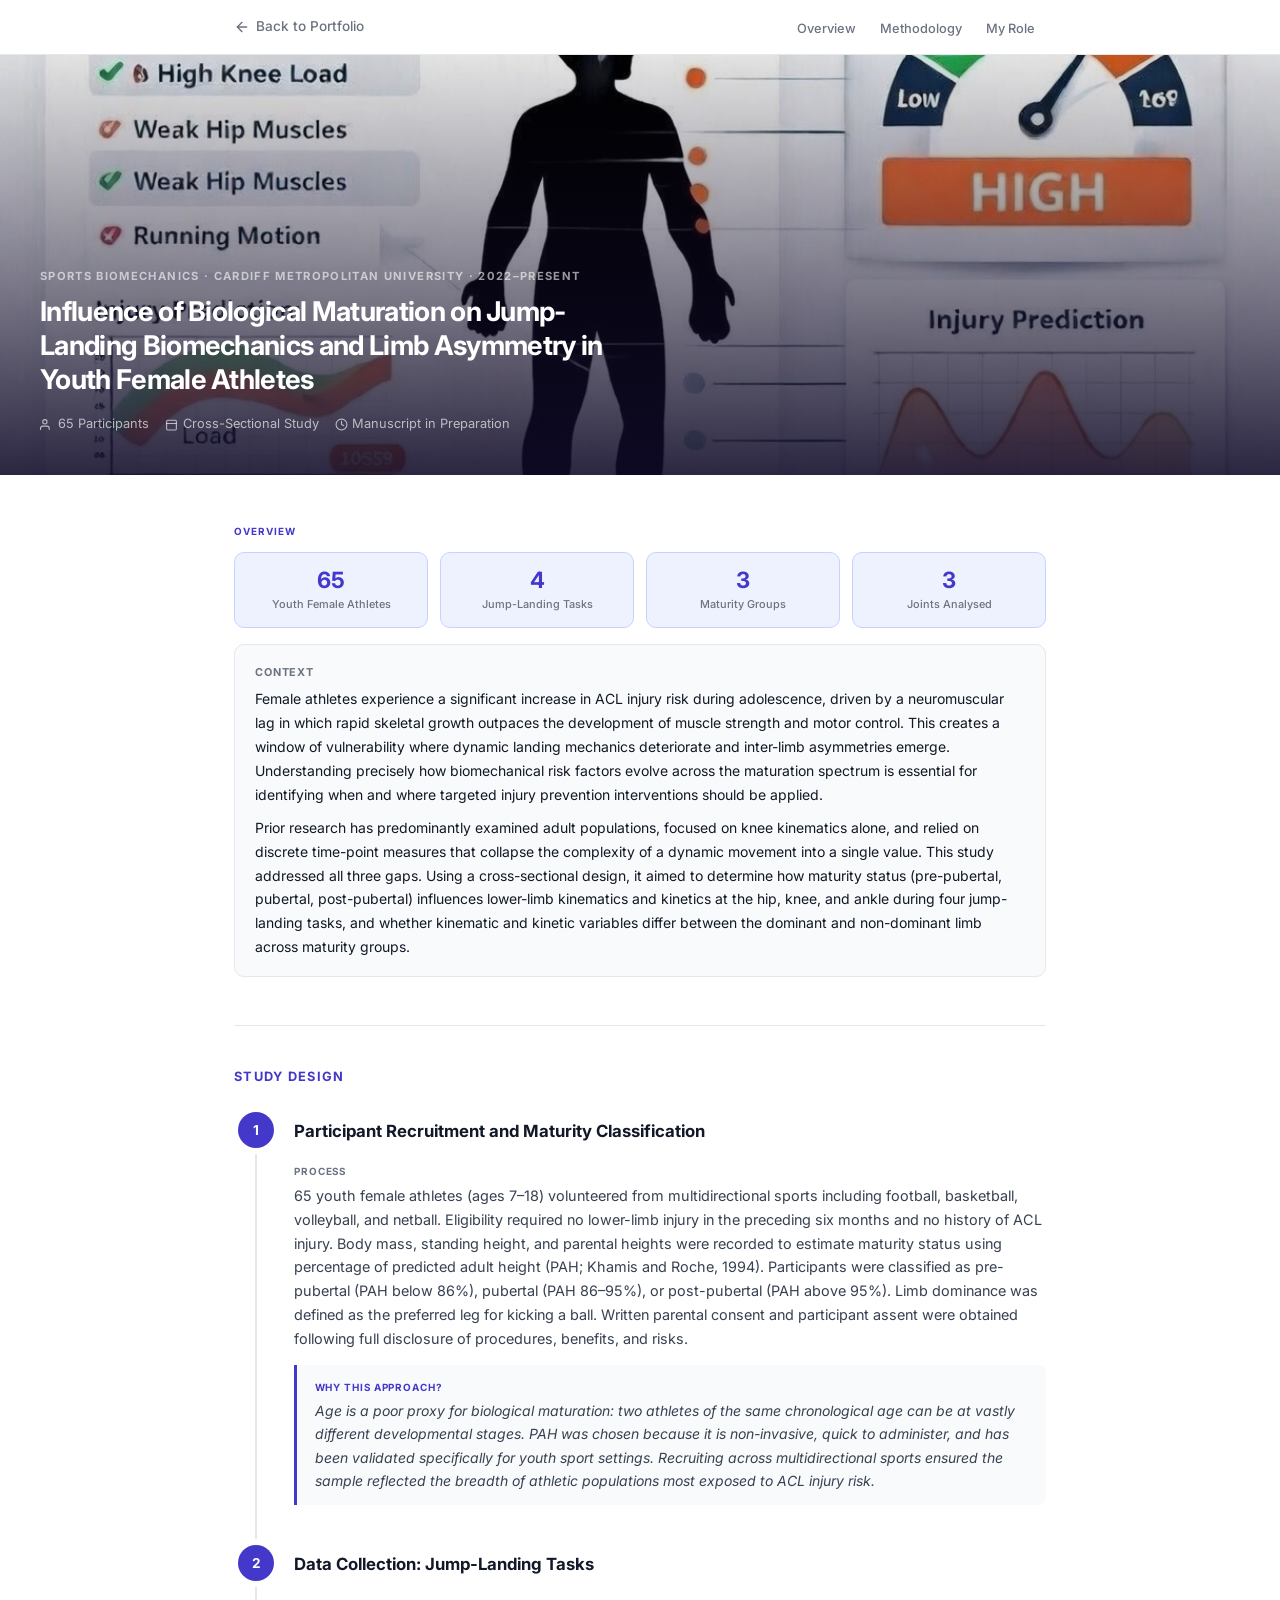
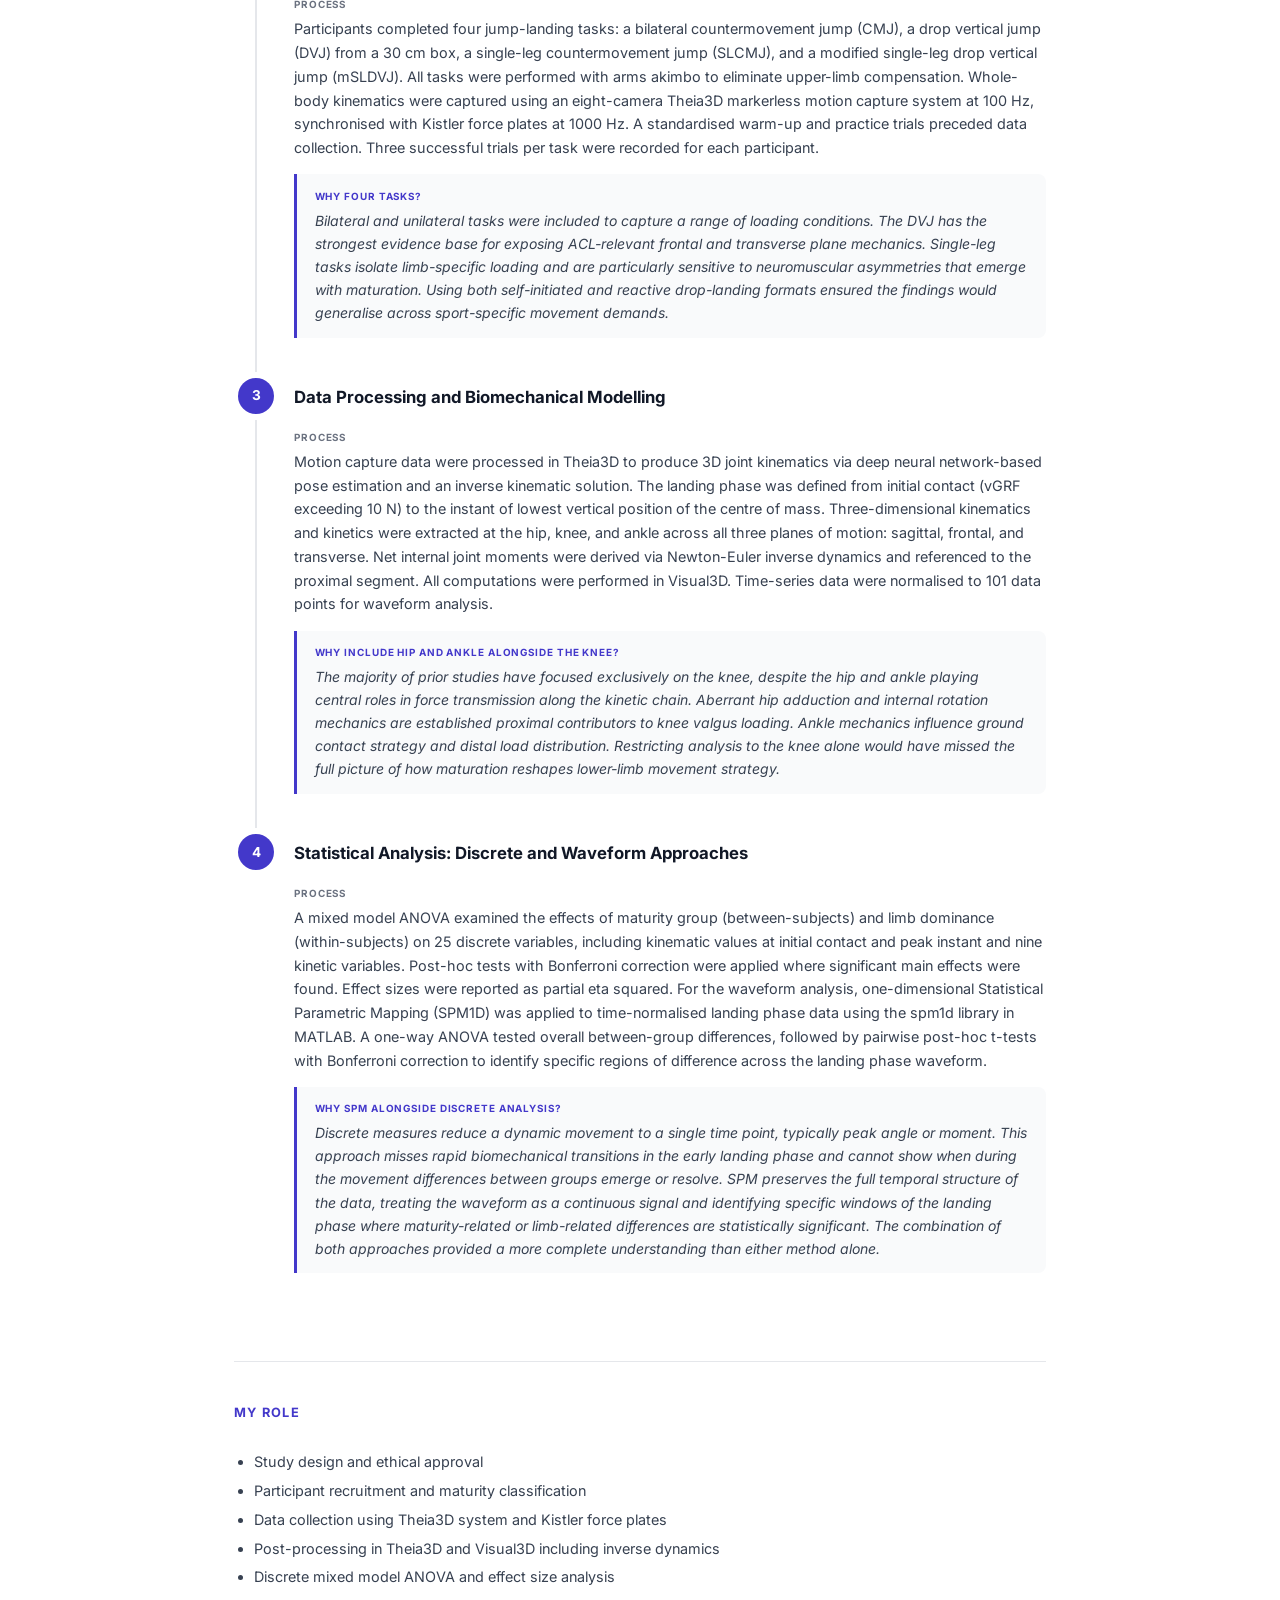
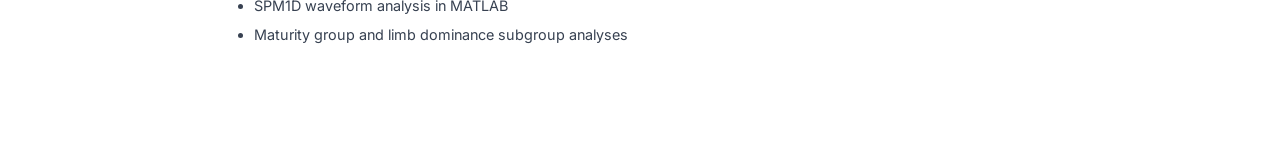
==== acl.html @ 21caccf1 "Add acl.html case study page for cross-sectional maturation study - Full case study page following m" ====
<!DOCTYPE html>
<html lang="en">
<head>
  <meta charset="UTF-8" />
  <meta name="viewport" content="width=device-width, initial-scale=1.0" />
  <title>Maturation and Jump-Landing Biomechanics — Akhilesh Kumar Ramachandran</title>
  <link rel="preconnect" href="https://fonts.googleapis.com" />
  <link rel="preconnect" href="https://fonts.gstatic.com" crossorigin />
  <link href="https://fonts.googleapis.com/css2?family=Inter:wght@400;500;600;700&display=swap" rel="stylesheet" />
  <style>
    *, *::before, *::after { box-sizing: border-box; margin: 0; padding: 0; }

    :root {
      --accent: #4338ca;
      --accent-light: #eef2ff;
      --accent-border: #c7d2fe;
      --text: #111827;
      --muted: #6b7280;
      --border: #e5e7eb;
      --bg: #ffffff;
      --bg-subtle: #f9fafb;
      --max-w: 860px;
    }

    html { scroll-behavior: smooth; }

    body {
      font-family: 'Inter', -apple-system, BlinkMacSystemFont, sans-serif;
      color: var(--text);
      background: var(--bg);
      font-size: 16px;
      line-height: 1.7;
      -webkit-font-smoothing: antialiased;
    }

    a { color: var(--accent); text-decoration: none; }
    a:hover { text-decoration: underline; }

    /* Nav */
    nav {
      position: sticky;
      top: 0;
      background: rgba(255,255,255,0.92);
      backdrop-filter: blur(14px);
      border-bottom: 1px solid var(--border);
      z-index: 100;
    }
    .nav-inner {
      max-width: var(--max-w);
      margin: 0 auto;
      padding: 0 1.5rem;
      height: 54px;
      display: flex;
      align-items: center;
      justify-content: space-between;
    }
    .nav-back {
      display: flex;
      align-items: center;
      gap: 0.4rem;
      font-size: 0.85rem;
      font-weight: 500;
      color: var(--muted);
    }
    .nav-back:hover { color: var(--accent); text-decoration: none; }
    .nav-sections {
      display: flex;
      gap: 0.1rem;
      list-style: none;
    }
    .nav-sections a {
      font-size: 0.8rem;
      color: var(--muted);
      font-weight: 500;
      padding: 0.3rem 0.7rem;
      border-radius: 6px;
      transition: color 0.15s, background 0.15s;
    }
    .nav-sections a:hover {
      color: var(--accent);
      background: var(--accent-light);
      text-decoration: none;
    }

    /* Layout */
    .page { max-width: var(--max-w); margin: 0 auto; padding: 0 1.5rem 4rem; }

    /* Hero */
    .hero {
      position: relative;
      height: 420px;
      overflow: hidden;
      margin-bottom: 3rem;
    }
    .hero img {
      width: 100%;
      height: 100%;
      object-fit: cover;
      display: block;
    }
    .hero-overlay {
      position: absolute;
      inset: 0;
      background: linear-gradient(to bottom, rgba(0,0,0,0.1) 0%, rgba(15,10,40,0.88) 100%);
      display: flex;
      flex-direction: column;
      justify-content: flex-end;
      padding: 2.5rem;
    }
    .hero-tag {
      font-size: 0.7rem;
      font-weight: 700;
      text-transform: uppercase;
      letter-spacing: 0.12em;
      color: rgba(255,255,255,0.6);
      margin-bottom: 0.6rem;
    }
    .hero h1 {
      font-size: 1.7rem;
      font-weight: 700;
      color: #fff;
      line-height: 1.25;
      letter-spacing: -0.025em;
      max-width: 620px;
      margin-bottom: 1rem;
    }
    .hero-meta {
      display: flex;
      flex-wrap: wrap;
      gap: 1rem;
      font-size: 0.8rem;
      color: rgba(255,255,255,0.65);
    }
    .hero-meta span { display: flex; align-items: center; gap: 0.3rem; }

    /* Section labels */
    .section-label {
      font-size: 0.62rem;
      font-weight: 700;
      text-transform: uppercase;
      letter-spacing: 0.1em;
      color: var(--accent);
      margin-bottom: 0.75rem;
    }

    /* Overview */
    #overview { margin-bottom: 3rem; }
    .stat-row {
      display: grid;
      grid-template-columns: repeat(4, 1fr);
      gap: 0.75rem;
      margin-bottom: 1rem;
    }
    .stat-box {
      text-align: center;
      background: var(--accent-light);
      border: 1px solid var(--accent-border);
      border-radius: 10px;
      padding: 1rem 0.75rem;
    }
    .stat-box .s-n {
      font-size: 1.4rem;
      font-weight: 700;
      color: var(--accent);
      line-height: 1;
      margin-bottom: 0.35rem;
    }
    .stat-box .s-l {
      font-size: 0.68rem;
      color: var(--muted);
      font-weight: 500;
      line-height: 1.3;
    }
    .overview-block {
      background: var(--bg-subtle);
      border: 1px solid var(--border);
      border-radius: 10px;
      padding: 1.1rem 1.25rem;
    }
    .overview-block h4 {
      font-size: 0.68rem;
      font-weight: 700;
      text-transform: uppercase;
      letter-spacing: 0.08em;
      color: var(--muted);
      margin-bottom: 0.4rem;
    }
    .overview-block p {
      font-size: 0.875rem;
      color: var(--text);
      line-height: 1.7;
    }
    .overview-block p + p { margin-top: 0.6rem; }

    /* Divider */
    hr { border: none; border-top: 1px solid var(--border); margin: 2.5rem 0; }

    /* Stage flow */
    #methodology { margin-bottom: 3rem; }
    .stage {
      display: grid;
      grid-template-columns: 44px 1fr;
      gap: 0 1rem;
      margin-bottom: 0;
    }
    .stage-left {
      display: flex;
      flex-direction: column;
      align-items: center;
    }
    .stage-num {
      width: 36px;
      height: 36px;
      border-radius: 50%;
      background: var(--accent);
      color: #fff;
      font-size: 0.85rem;
      font-weight: 700;
      display: flex;
      align-items: center;
      justify-content: center;
      flex-shrink: 0;
    }
    .stage-line {
      width: 2px;
      flex: 1;
      background: var(--border);
      margin: 6px 0;
      min-height: 20px;
    }
    .stage-content { padding-bottom: 2.5rem; }
    .stage-title {
      font-size: 1.05rem;
      font-weight: 700;
      color: var(--text);
      margin-bottom: 1.1rem;
      margin-top: 5px;
    }

    .field { margin-bottom: 0.9rem; }
    .field-label {
      font-size: 0.62rem;
      font-weight: 700;
      text-transform: uppercase;
      letter-spacing: 0.09em;
      color: var(--muted);
      margin-bottom: 0.25rem;
    }
    .field-text {
      font-size: 0.9rem;
      color: #374151;
      line-height: 1.65;
    }

    .why-box {
      background: var(--bg-subtle);
      border-left: 3px solid var(--accent);
      border-radius: 0 8px 8px 0;
      padding: 0.85rem 1.1rem;
      margin-top: 0.75rem;
    }
    .why-box .field-label { color: var(--accent); }
    .why-box .field-text { font-style: italic; font-size: 0.875rem; }

    /* Stage image */
    .stage-img {
      width: 100%;
      border-radius: 10px;
      overflow: hidden;
      margin: 1.1rem 0;
      border: 1px solid var(--border);
    }
    .stage-img img {
      width: 100%;
      display: block;
      object-fit: cover;
      max-height: 280px;
    }
    .stage-img.contain img {
      object-fit: contain;
      background: #f8f8fc;
      max-height: 240px;
    }
    .img-caption {
      padding: 0.55rem 0.85rem;
      font-size: 0.75rem;
      color: var(--muted);
      background: var(--bg-subtle);
      border-top: 1px solid var(--border);
      line-height: 1.5;
    }

    /* My Role */
    #my-role { margin-bottom: 3rem; }

    @media (max-width: 640px) {
      .hero h1 { font-size: 1.25rem; }
      .stat-row { grid-template-columns: repeat(2, 1fr); }
      .nav-sections { display: none; }
    }
  </style>
</head>
<body>

  <!-- Navigation -->
  <nav>
    <div class="nav-inner">
      <a href="index.html" class="nav-back">
        <svg width="16" height="16" viewBox="0 0 24 24" fill="none" stroke="currentColor" stroke-width="2" stroke-linecap="round" stroke-linejoin="round"><line x1="19" y1="12" x2="5" y2="12"/><polyline points="12 19 5 12 12 5"/></svg>
        Back to Portfolio
      </a>
      <ul class="nav-sections">
        <li><a href="#overview">Overview</a></li>
        <li><a href="#methodology">Methodology</a></li>
        <li><a href="#my-role">My Role</a></li>
      </ul>
    </div>
  </nav>

  <!-- Hero -->
  <div class="hero">
    <img src="acl3.jpg" alt="Biomechanical risk modelling" />
    <div class="hero-overlay">
      <div class="hero-tag">Sports Biomechanics &middot; Cardiff Metropolitan University &middot; 2022–Present</div>
      <h1>Influence of Biological Maturation on Jump-Landing Biomechanics and Limb Asymmetry in Youth Female Athletes</h1>
      <div class="hero-meta">
        <span>
          <svg width="13" height="13" viewBox="0 0 24 24" fill="none" stroke="currentColor" stroke-width="2" stroke-linecap="round" stroke-linejoin="round"><path d="M17 21v-2a4 4 0 0 0-4-4H5a4 4 0 0 0-4 4v2"/><circle cx="9" cy="7" r="4"/></svg>
          65 Participants
        </span>
        <span>
          <svg width="13" height="13" viewBox="0 0 24 24" fill="none" stroke="currentColor" stroke-width="2" stroke-linecap="round" stroke-linejoin="round"><rect x="3" y="4" width="18" height="18" rx="2"/><line x1="3" y1="10" x2="21" y2="10"/></svg>
          Cross-Sectional Study
        </span>
        <span>
          <svg width="13" height="13" viewBox="0 0 24 24" fill="none" stroke="currentColor" stroke-width="2" stroke-linecap="round" stroke-linejoin="round"><circle cx="12" cy="12" r="10"/><polyline points="12 6 12 12 16 14"/></svg>
          Manuscript in Preparation
        </span>
      </div>
    </div>
  </div>

  <div class="page">

    <!-- Overview -->
    <section id="overview">
      <p class="section-label">Overview</p>
      <div class="stat-row">
        <div class="stat-box">
          <div class="s-n">65</div>
          <div class="s-l">Youth Female Athletes</div>
        </div>
        <div class="stat-box">
          <div class="s-n">4</div>
          <div class="s-l">Jump-Landing Tasks</div>
        </div>
        <div class="stat-box">
          <div class="s-n">3</div>
          <div class="s-l">Maturity Groups</div>
        </div>
        <div class="stat-box">
          <div class="s-n">3</div>
          <div class="s-l">Joints Analysed</div>
        </div>
      </div>
      <div class="overview-block" style="margin-top:1rem;" id="aim">
        <h4>Context</h4>
        <p>Female athletes experience a significant increase in ACL injury risk during adolescence, driven by a neuromuscular lag in which rapid skeletal growth outpaces the development of muscle strength and motor control. This creates a window of vulnerability where dynamic landing mechanics deteriorate and inter-limb asymmetries emerge. Understanding precisely how biomechanical risk factors evolve across the maturation spectrum is essential for identifying when and where targeted injury prevention interventions should be applied.</p>
        <p>Prior research has predominantly examined adult populations, focused on knee kinematics alone, and relied on discrete time-point measures that collapse the complexity of a dynamic movement into a single value. This study addressed all three gaps. Using a cross-sectional design, it aimed to determine how maturity status (pre-pubertal, pubertal, post-pubertal) influences lower-limb kinematics and kinetics at the hip, knee, and ankle during four jump-landing tasks, and whether kinematic and kinetic variables differ between the dominant and non-dominant limb across maturity groups.</p>
      </div>
    </section>

    <hr />

    <!-- Methodology -->
    <section id="methodology">
      <p class="section-label" style="font-size:0.8rem;margin-bottom:1.5rem;">Study Design</p>

      <!-- Stage 1 -->
      <div class="stage">
        <div class="stage-left">
          <div class="stage-num">1</div>
          <div class="stage-line"></div>
        </div>
        <div class="stage-content">
          <div class="stage-title">Participant Recruitment and Maturity Classification</div>

          <div class="field">
            <div class="field-label">Process</div>
            <div class="field-text">65 youth female athletes (ages 7–18) volunteered from multidirectional sports including football, basketball, volleyball, and netball. Eligibility required no lower-limb injury in the preceding six months and no history of ACL injury. Body mass, standing height, and parental heights were recorded to estimate maturity status using percentage of predicted adult height (PAH; Khamis and Roche, 1994). Participants were classified as pre-pubertal (PAH below 86%), pubertal (PAH 86–95%), or post-pubertal (PAH above 95%). Limb dominance was defined as the preferred leg for kicking a ball. Written parental consent and participant assent were obtained following full disclosure of procedures, benefits, and risks.</div>
          </div>

          <div class="why-box">
            <div class="field-label">Why this approach?</div>
            <div class="field-text">Age is a poor proxy for biological maturation: two athletes of the same chronological age can be at vastly different developmental stages. PAH was chosen because it is non-invasive, quick to administer, and has been validated specifically for youth sport settings. Recruiting across multidirectional sports ensured the sample reflected the breadth of athletic populations most exposed to ACL injury risk.</div>
          </div>
        </div>
      </div>

      <!-- Stage 2 -->
      <div class="stage">
        <div class="stage-left">
          <div class="stage-num">2</div>
          <div class="stage-line"></div>
        </div>
        <div class="stage-content">
          <div class="stage-title">Data Collection: Jump-Landing Tasks</div>

          <div class="field">
            <div class="field-label">Process</div>
            <div class="field-text">Participants completed four jump-landing tasks: a bilateral countermovement jump (CMJ), a drop vertical jump (DVJ) from a 30 cm box, a single-leg countermovement jump (SLCMJ), and a modified single-leg drop vertical jump (mSLDVJ). All tasks were performed with arms akimbo to eliminate upper-limb compensation. Whole-body kinematics were captured using an eight-camera Theia3D markerless motion capture system at 100 Hz, synchronised with Kistler force plates at 1000 Hz. A standardised warm-up and practice trials preceded data collection. Three successful trials per task were recorded for each participant.</div>
          </div>

          <div class="why-box">
            <div class="field-label">Why four tasks?</div>
            <div class="field-text">Bilateral and unilateral tasks were included to capture a range of loading conditions. The DVJ has the strongest evidence base for exposing ACL-relevant frontal and transverse plane mechanics. Single-leg tasks isolate limb-specific loading and are particularly sensitive to neuromuscular asymmetries that emerge with maturation. Using both self-initiated and reactive drop-landing formats ensured the findings would generalise across sport-specific movement demands.</div>
          </div>
        </div>
      </div>

      <!-- Stage 3 -->
      <div class="stage">
        <div class="stage-left">
          <div class="stage-num">3</div>
          <div class="stage-line"></div>
        </div>
        <div class="stage-content">
          <div class="stage-title">Data Processing and Biomechanical Modelling</div>

          <div class="field">
            <div class="field-label">Process</div>
            <div class="field-text">Motion capture data were processed in Theia3D to produce 3D joint kinematics via deep neural network-based pose estimation and an inverse kinematic solution. The landing phase was defined from initial contact (vGRF exceeding 10 N) to the instant of lowest vertical position of the centre of mass. Three-dimensional kinematics and kinetics were extracted at the hip, knee, and ankle across all three planes of motion: sagittal, frontal, and transverse. Net internal joint moments were derived via Newton-Euler inverse dynamics and referenced to the proximal segment. All computations were performed in Visual3D. Time-series data were normalised to 101 data points for waveform analysis.</div>
          </div>

          <div class="why-box">
            <div class="field-label">Why include hip and ankle alongside the knee?</div>
            <div class="field-text">The majority of prior studies have focused exclusively on the knee, despite the hip and ankle playing central roles in force transmission along the kinetic chain. Aberrant hip adduction and internal rotation mechanics are established proximal contributors to knee valgus loading. Ankle mechanics influence ground contact strategy and distal load distribution. Restricting analysis to the knee alone would have missed the full picture of how maturation reshapes lower-limb movement strategy.</div>
          </div>
        </div>
      </div>

      <!-- Stage 4 -->
      <div class="stage">
        <div class="stage-left">
          <div class="stage-num">4</div>
        </div>
        <div class="stage-content">
          <div class="stage-title">Statistical Analysis: Discrete and Waveform Approaches</div>

          <div class="field">
            <div class="field-label">Process</div>
            <div class="field-text">A mixed model ANOVA examined the effects of maturity group (between-subjects) and limb dominance (within-subjects) on 25 discrete variables, including kinematic values at initial contact and peak instant and nine kinetic variables. Post-hoc tests with Bonferroni correction were applied where significant main effects were found. Effect sizes were reported as partial eta squared. For the waveform analysis, one-dimensional Statistical Parametric Mapping (SPM1D) was applied to time-normalised landing phase data using the spm1d library in MATLAB. A one-way ANOVA tested overall between-group differences, followed by pairwise post-hoc t-tests with Bonferroni correction to identify specific regions of difference across the landing phase waveform.</div>
          </div>

          <div class="why-box">
            <div class="field-label">Why SPM alongside discrete analysis?</div>
            <div class="field-text">Discrete measures reduce a dynamic movement to a single time point, typically peak angle or moment. This approach misses rapid biomechanical transitions in the early landing phase and cannot show when during the movement differences between groups emerge or resolve. SPM preserves the full temporal structure of the data, treating the waveform as a continuous signal and identifying specific windows of the landing phase where maturity-related or limb-related differences are statistically significant. The combination of both approaches provided a more complete understanding than either method alone.</div>
          </div>
        </div>
      </div>

    </section>

    <hr />

    <!-- My Role -->
    <section id="my-role">
      <p class="section-label" style="font-size:0.8rem;margin-bottom:1.5rem;">My Role</p>
      <ul style="list-style:disc;padding-left:1.25rem;font-size:0.9rem;color:#374151;line-height:2;">
        <li>Study design and ethical approval</li>
        <li>Participant recruitment and maturity classification</li>
        <li>Data collection using Theia3D system and Kistler force plates</li>
        <li>Post-processing in Theia3D and Visual3D including inverse dynamics</li>
        <li>Discrete mixed model ANOVA and effect size analysis</li>
        <li>SPM1D waveform analysis in MATLAB</li>
        <li>Maturity group and limb dominance subgroup analyses</li>
      </ul>
    </section>

  </div><!-- /page -->

</body>
</html>
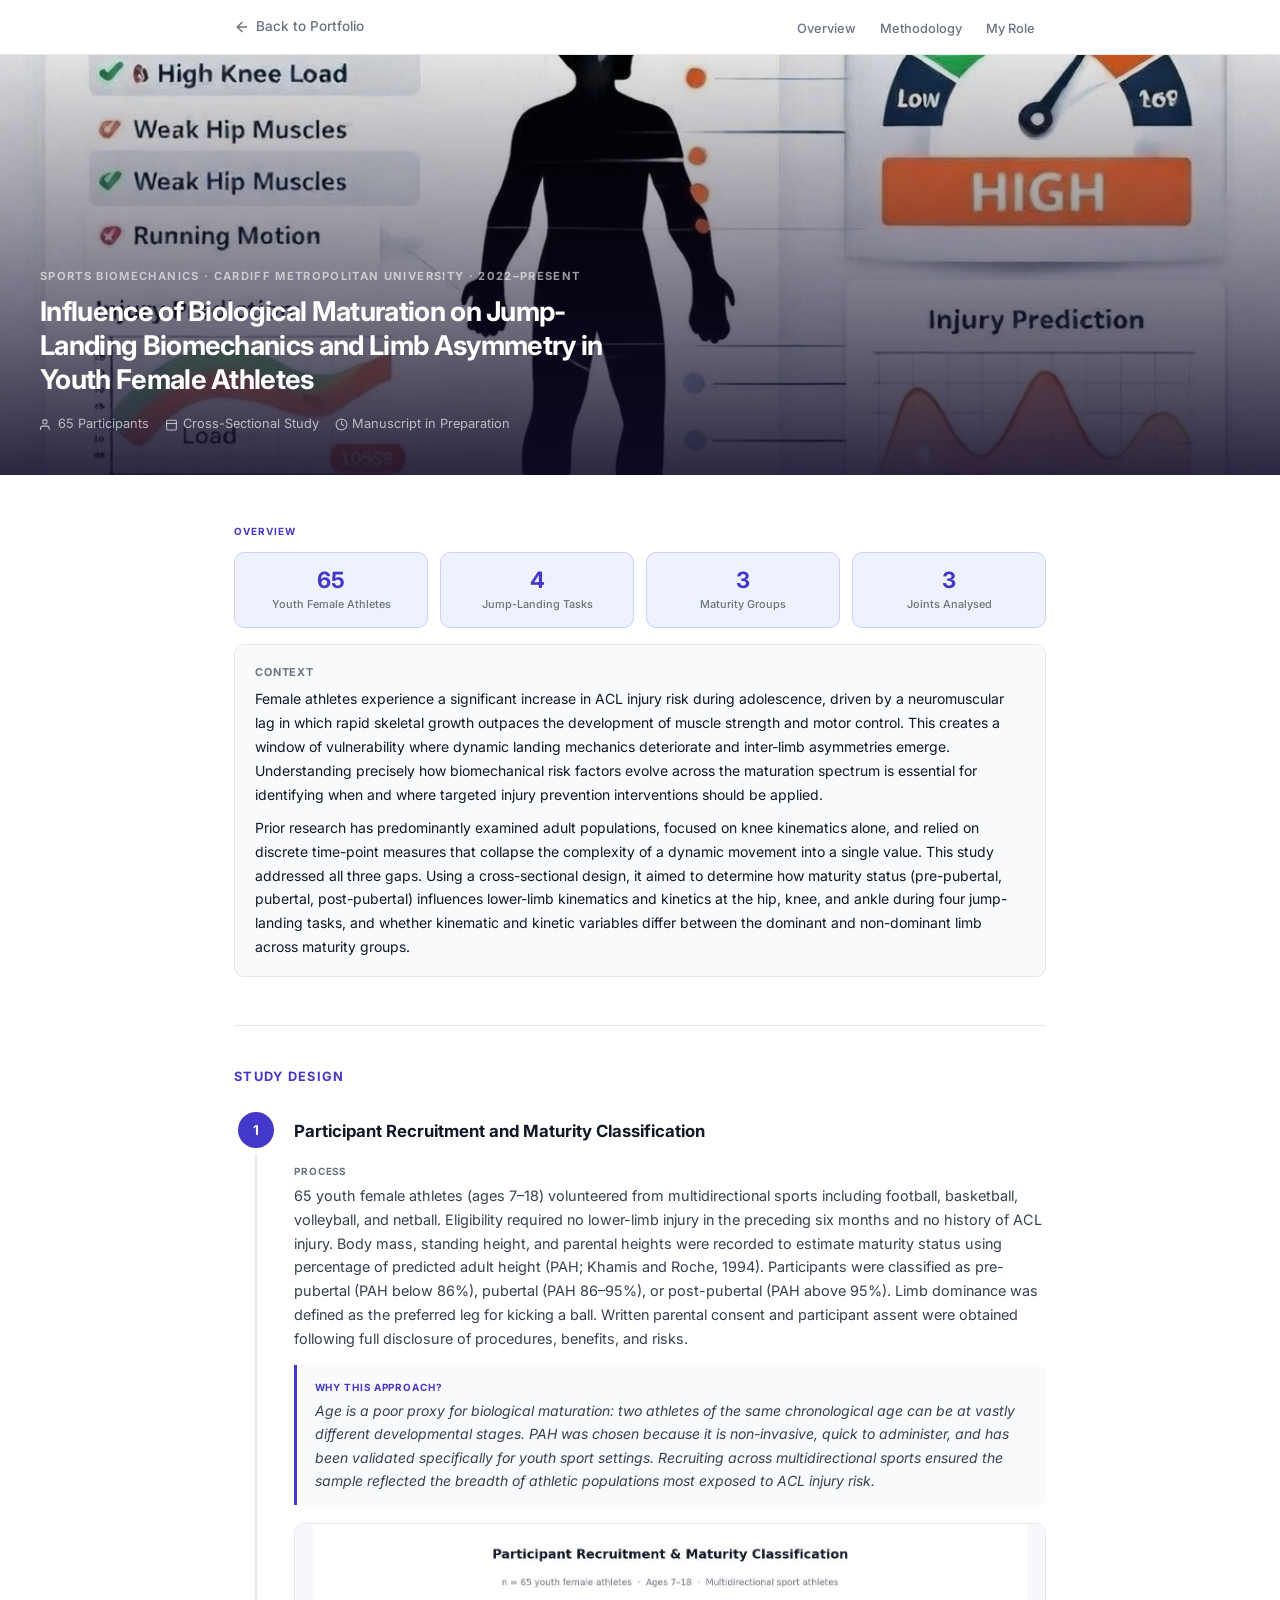
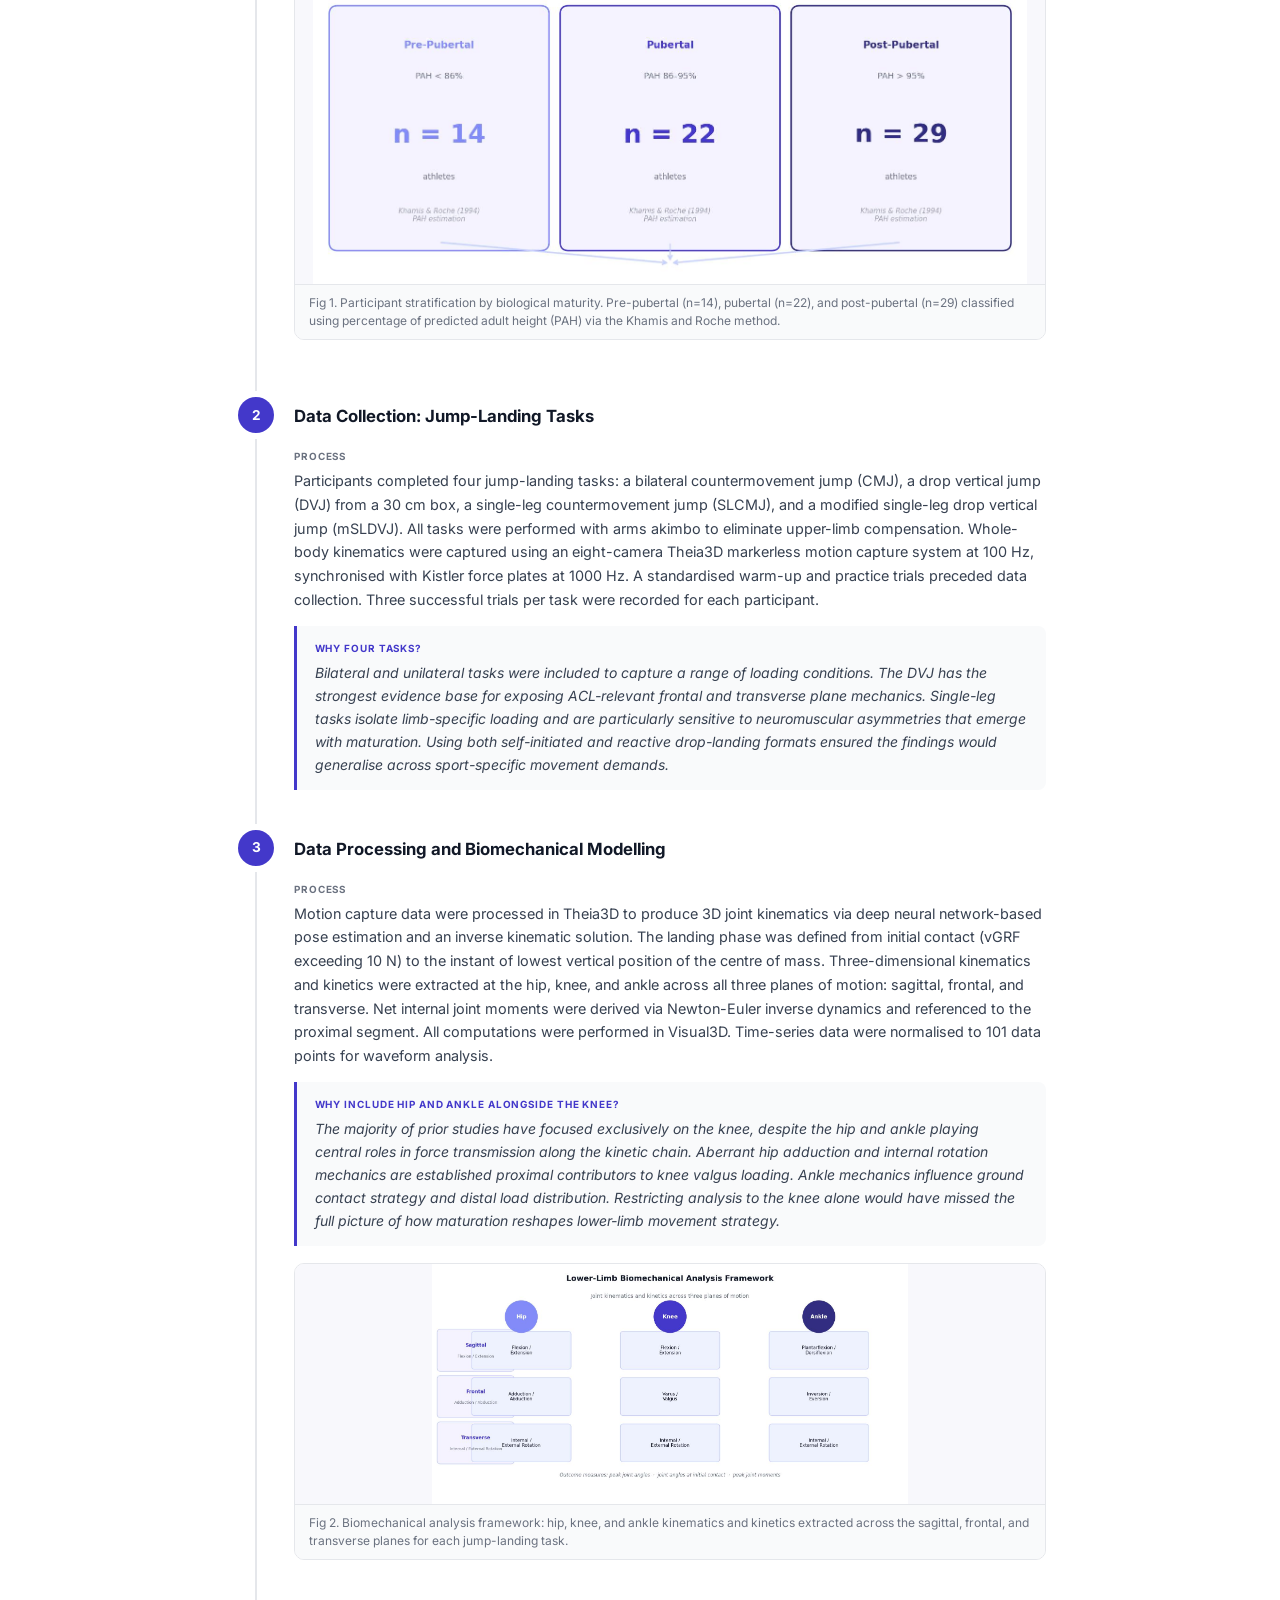
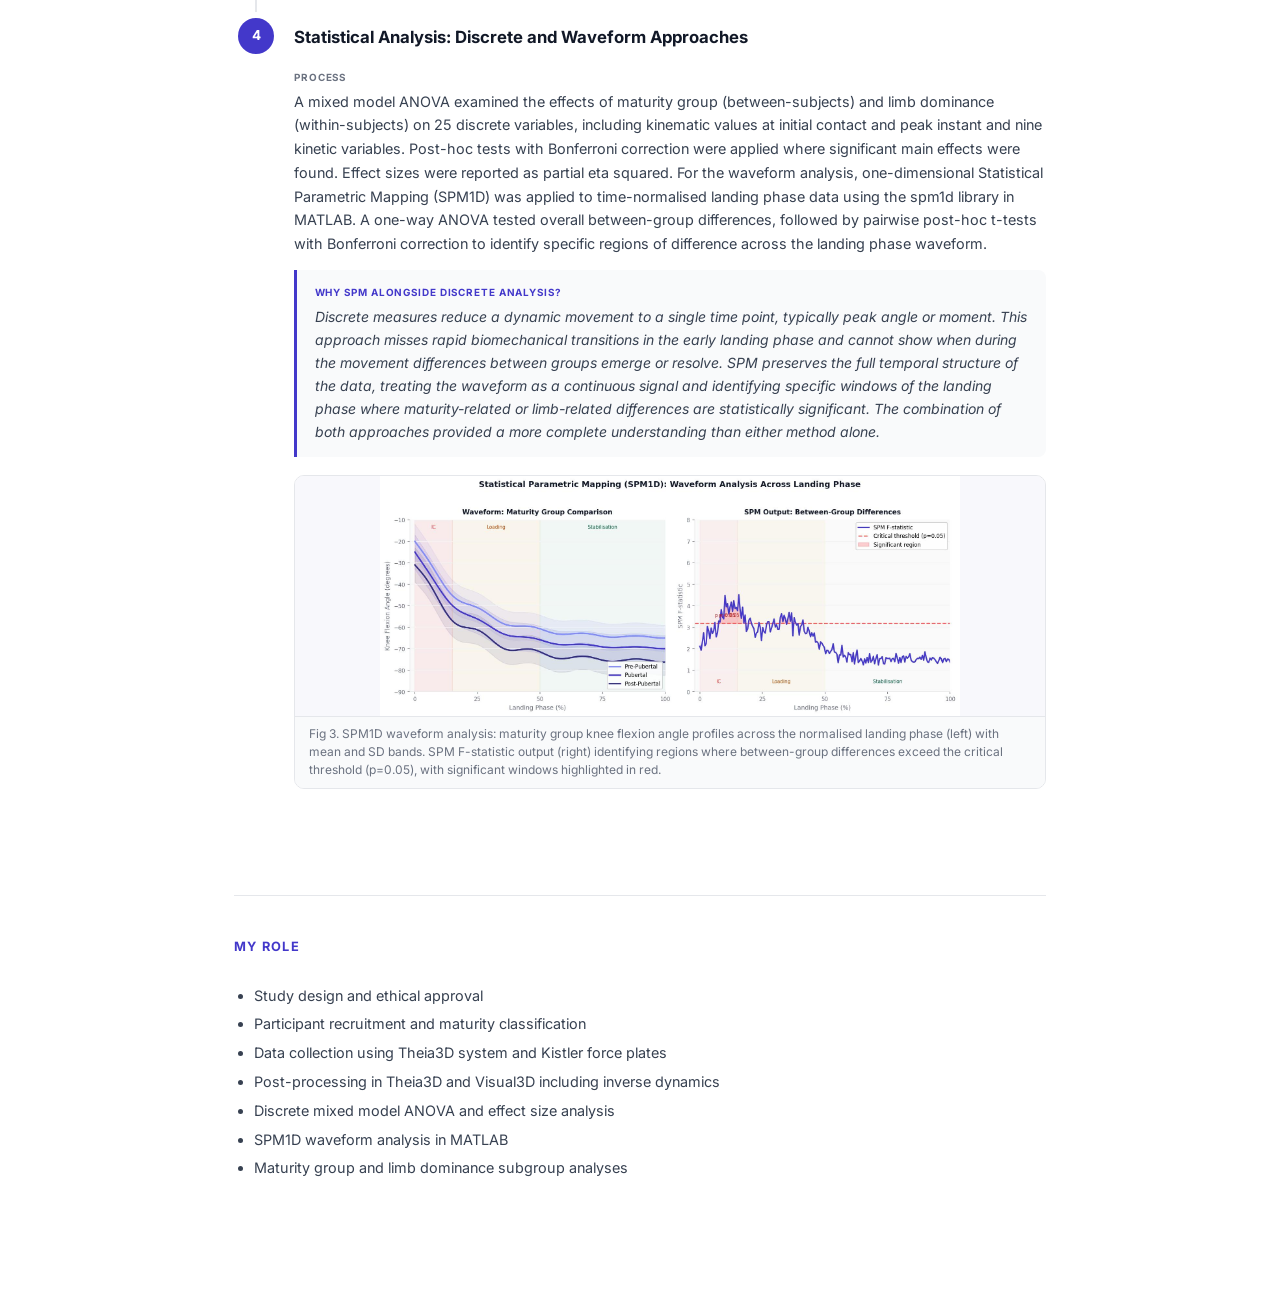
==== commit 0145049c: "Add three figures to acl.html case study page - Fig 1: participant maturity classification (n=14/22/" ====
--- a/acl.html
+++ b/acl.html
@@ -394,6 +394,11 @@
             <div class="field-label">Why this approach?</div>
             <div class="field-text">Age is a poor proxy for biological maturation: two athletes of the same chronological age can be at vastly different developmental stages. PAH was chosen because it is non-invasive, quick to administer, and has been validated specifically for youth sport settings. Recruiting across multidirectional sports ensured the sample reflected the breadth of athletic populations most exposed to ACL injury risk.</div>
           </div>
+
+          <div class="stage-img contain" style="max-height:none;">
+            <img src="acl_recruitment.jpg" alt="Participant maturity classification" style="max-height:360px;" />
+            <div class="img-caption">Fig 1. Participant stratification by biological maturity. Pre-pubertal (n=14), pubertal (n=22), and post-pubertal (n=29) classified using percentage of predicted adult height (PAH) via the Khamis and Roche method.</div>
+          </div>
         </div>
       </div>
 
@@ -436,6 +441,11 @@
             <div class="field-label">Why include hip and ankle alongside the knee?</div>
             <div class="field-text">The majority of prior studies have focused exclusively on the knee, despite the hip and ankle playing central roles in force transmission along the kinetic chain. Aberrant hip adduction and internal rotation mechanics are established proximal contributors to knee valgus loading. Ankle mechanics influence ground contact strategy and distal load distribution. Restricting analysis to the knee alone would have missed the full picture of how maturation reshapes lower-limb movement strategy.</div>
           </div>
+
+          <div class="stage-img contain">
+            <img src="acl_joints.jpg" alt="Three-joint biomechanical analysis framework" />
+            <div class="img-caption">Fig 2. Biomechanical analysis framework: hip, knee, and ankle kinematics and kinetics extracted across the sagittal, frontal, and transverse planes for each jump-landing task.</div>
+          </div>
         </div>
       </div>
 
@@ -455,6 +465,11 @@
           <div class="why-box">
             <div class="field-label">Why SPM alongside discrete analysis?</div>
             <div class="field-text">Discrete measures reduce a dynamic movement to a single time point, typically peak angle or moment. This approach misses rapid biomechanical transitions in the early landing phase and cannot show when during the movement differences between groups emerge or resolve. SPM preserves the full temporal structure of the data, treating the waveform as a continuous signal and identifying specific windows of the landing phase where maturity-related or limb-related differences are statistically significant. The combination of both approaches provided a more complete understanding than either method alone.</div>
+          </div>
+
+          <div class="stage-img contain">
+            <img src="acl_spm.jpg" alt="SPM waveform analysis output" />
+            <div class="img-caption">Fig 3. SPM1D waveform analysis: maturity group knee flexion angle profiles across the normalised landing phase (left) with mean and SD bands. SPM F-statistic output (right) identifying regions where between-group differences exceed the critical threshold (p=0.05), with significant windows highlighted in red.</div>
           </div>
         </div>
       </div>
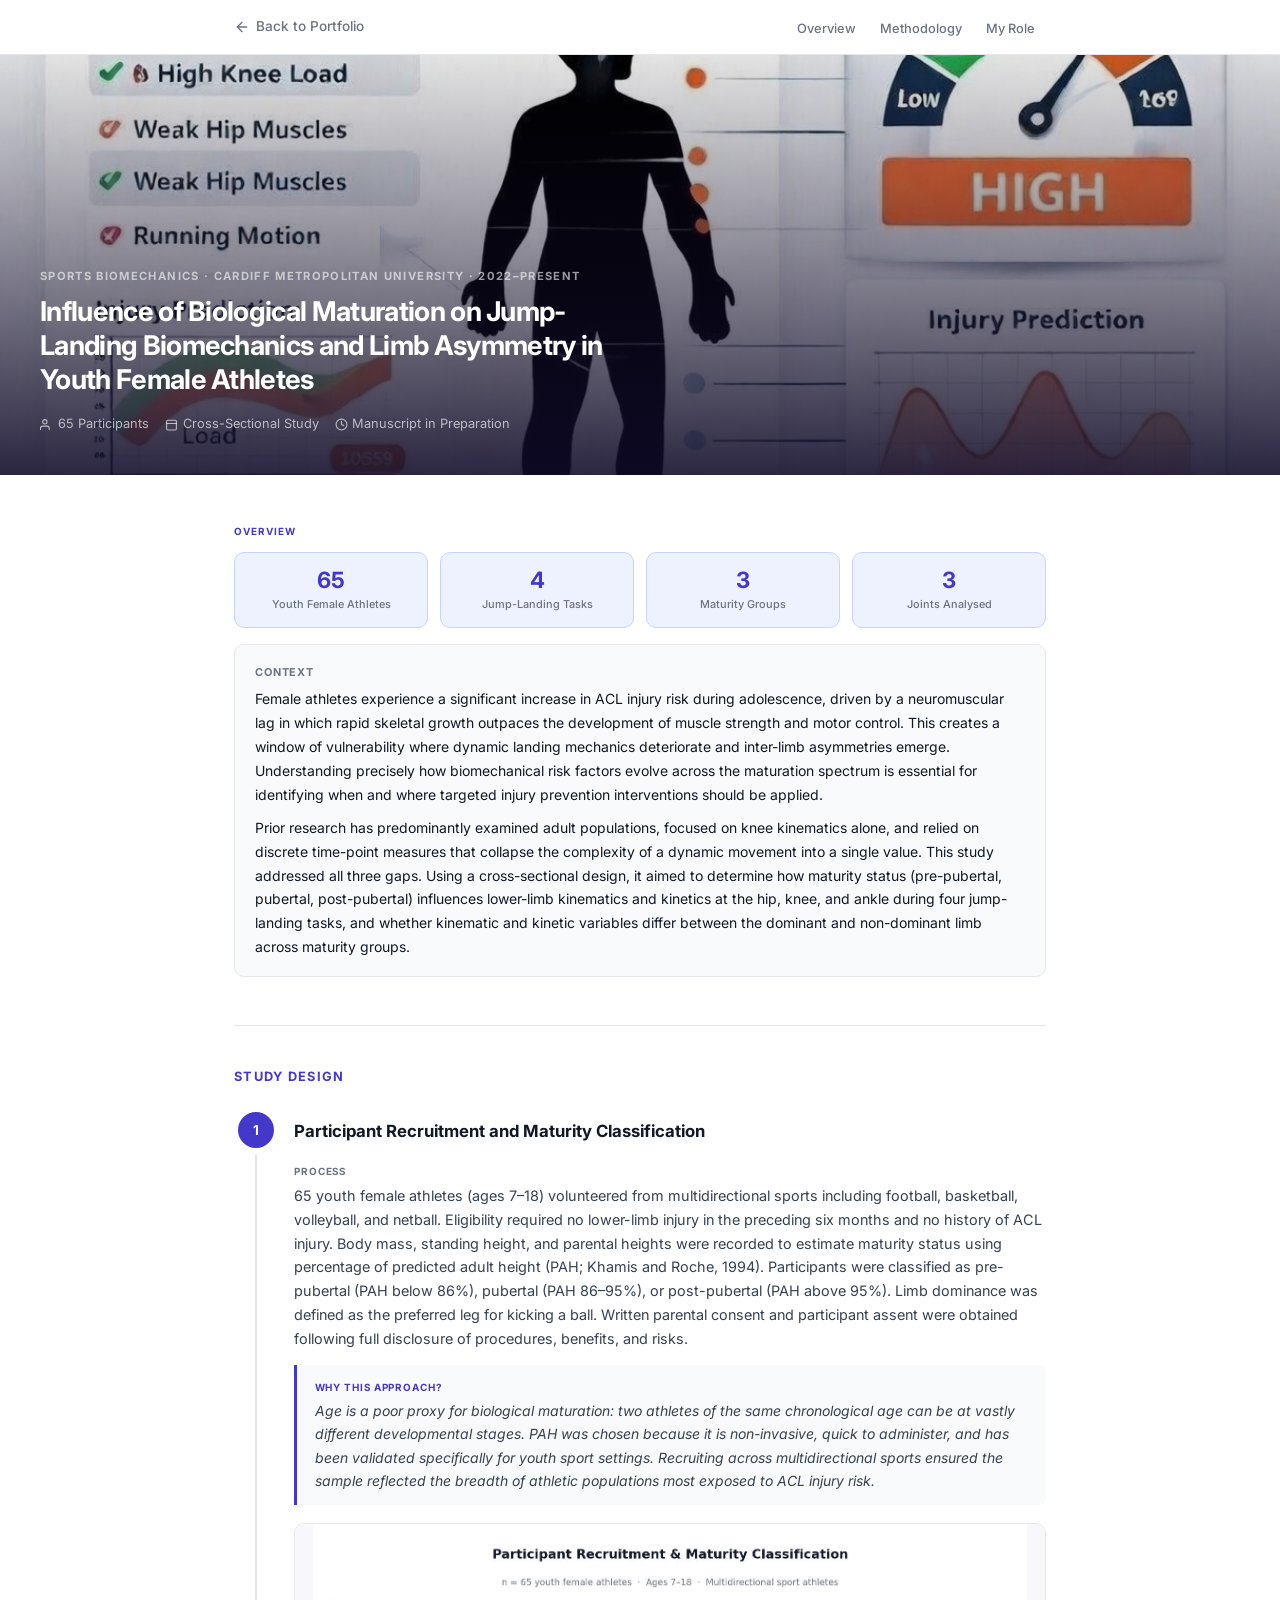
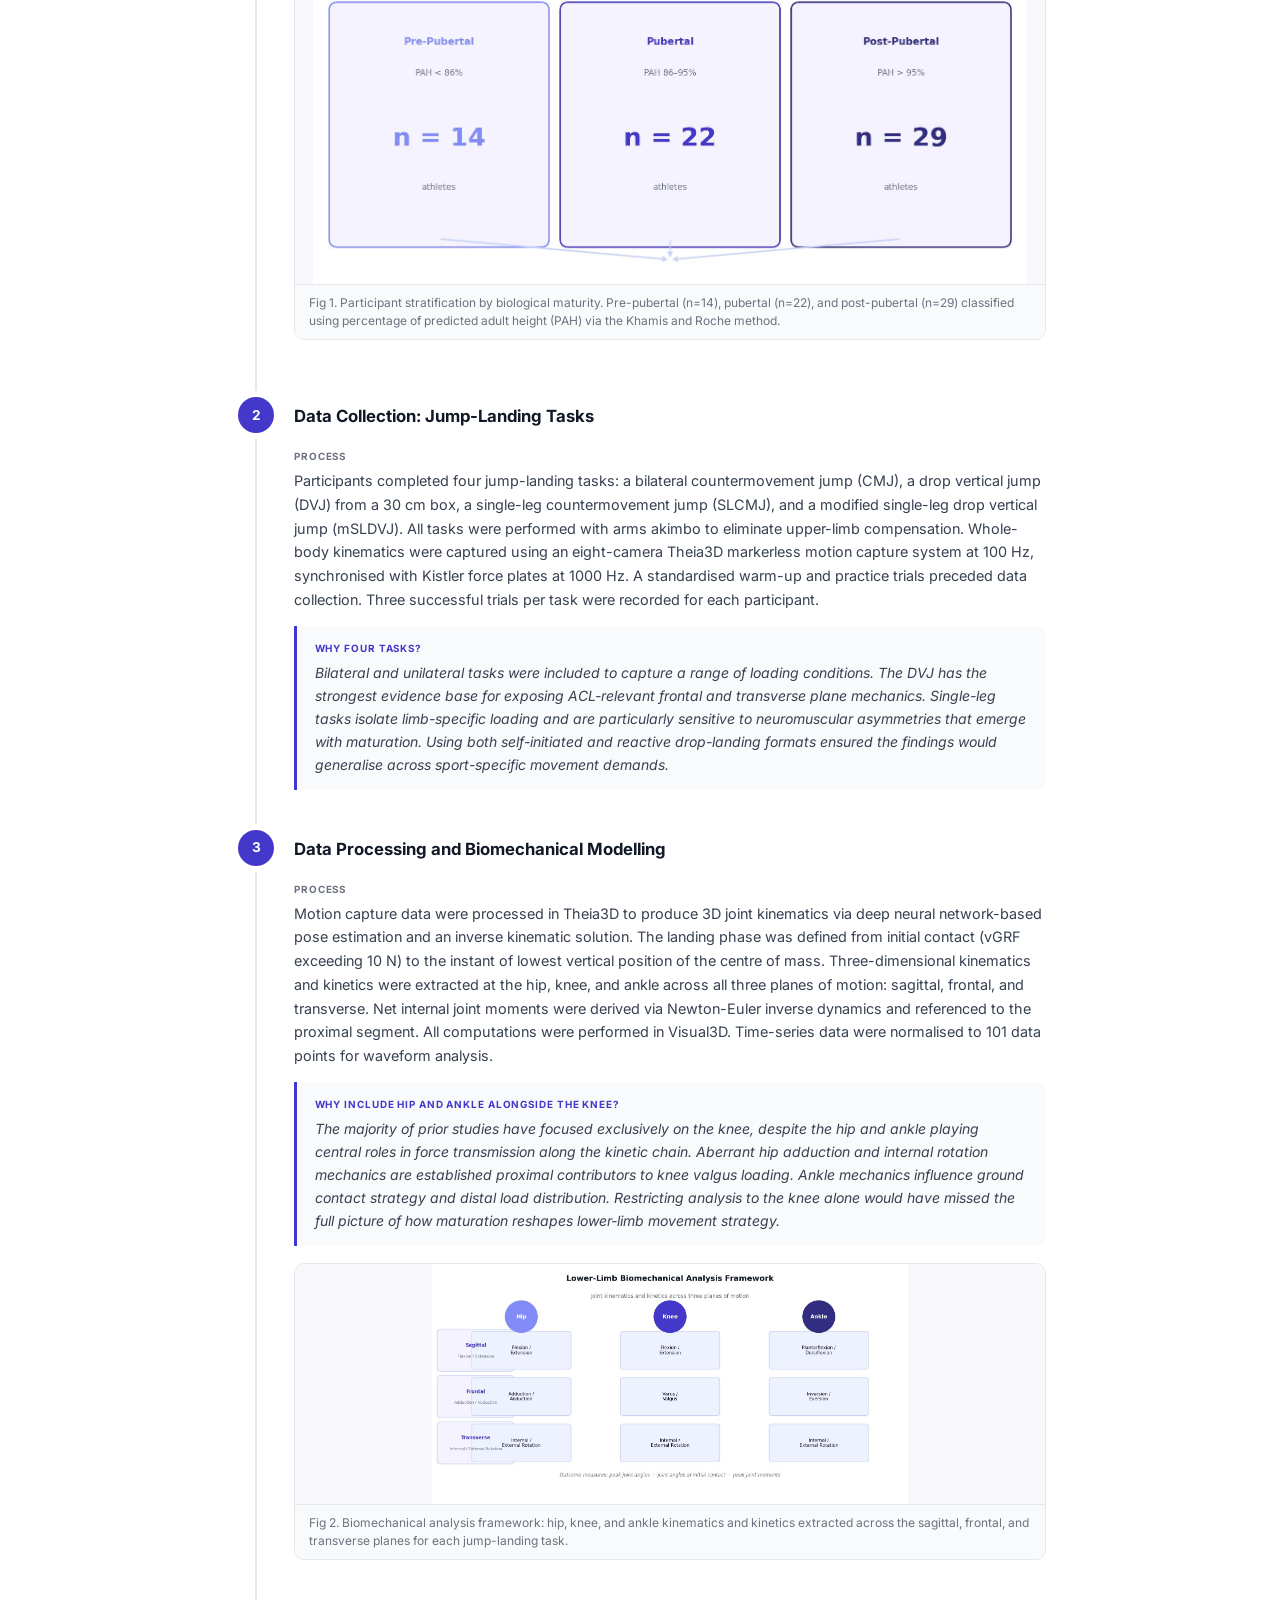
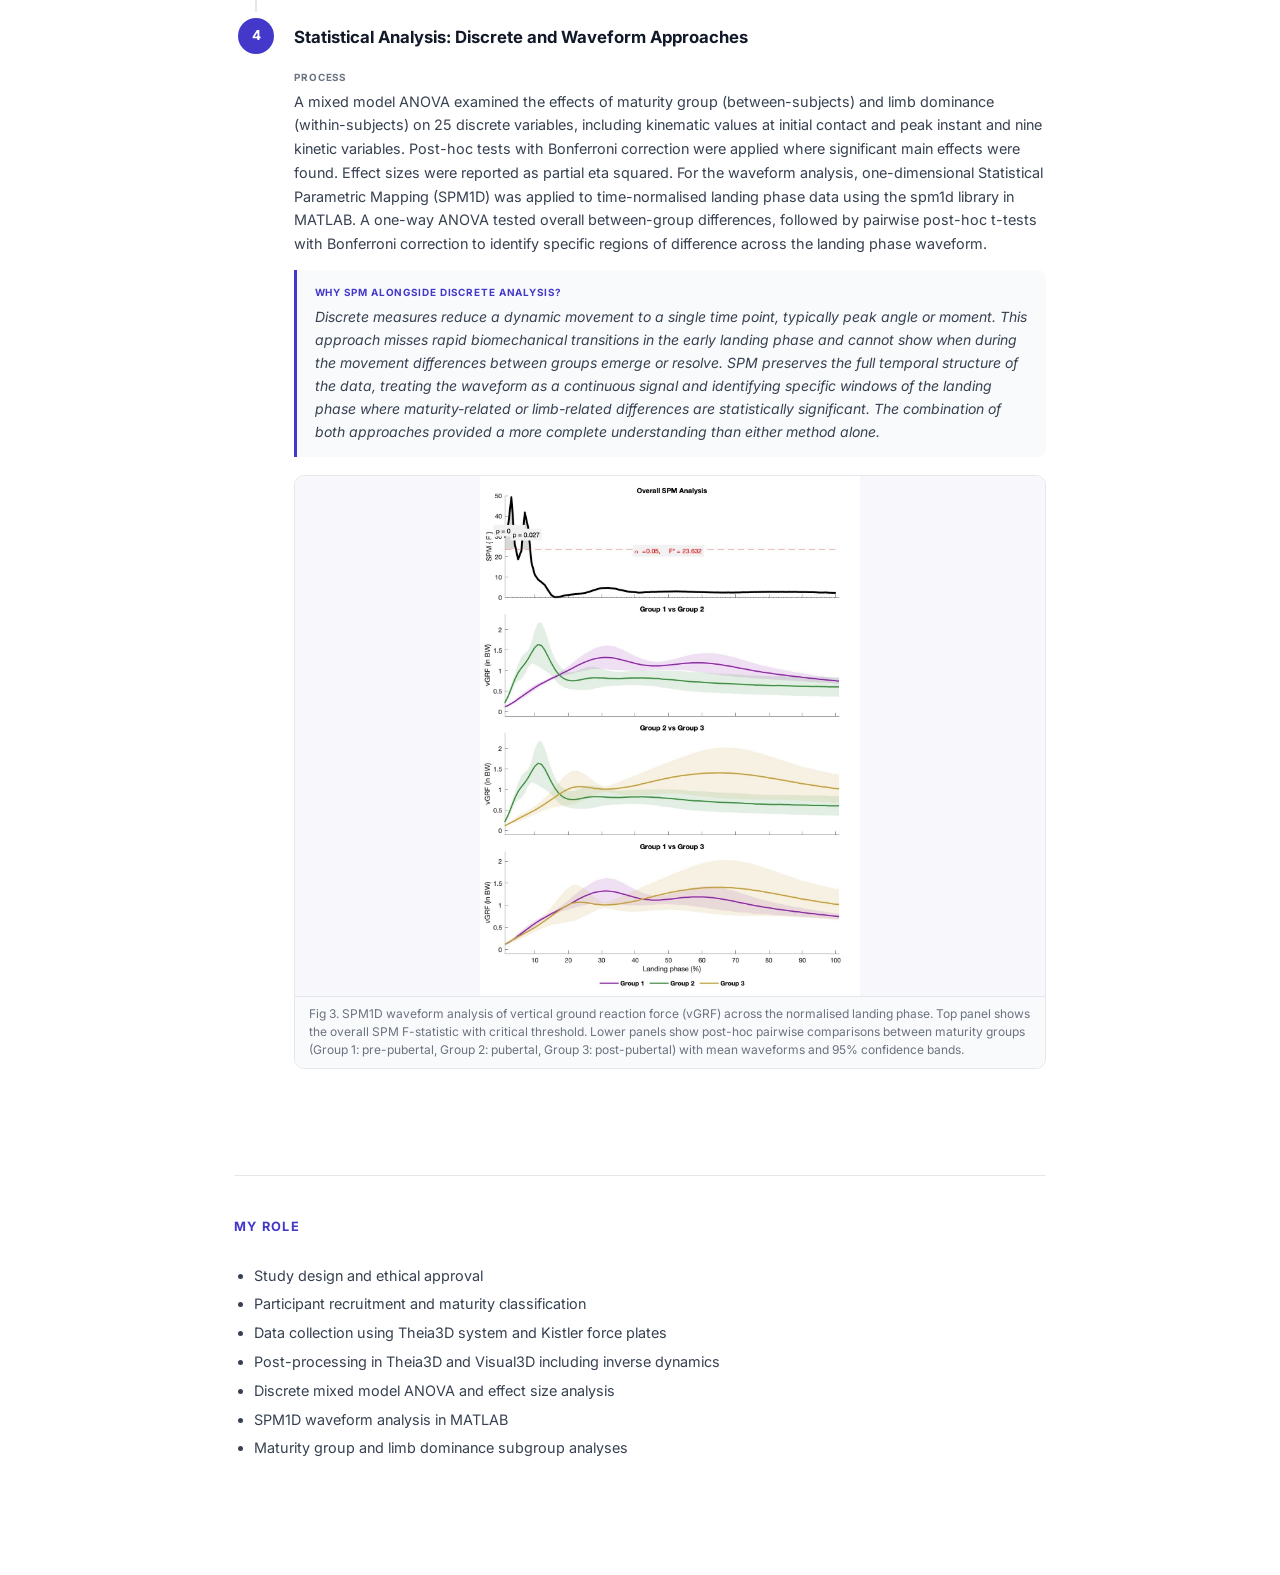
==== commit f4b98a21: "Update acl.html figures: remove Khamis Roche ref from Fig 1, use real SPM for Fig 3 Co-Authored-By: " ====
--- a/acl.html
+++ b/acl.html
@@ -467,9 +467,9 @@
             <div class="field-text">Discrete measures reduce a dynamic movement to a single time point, typically peak angle or moment. This approach misses rapid biomechanical transitions in the early landing phase and cannot show when during the movement differences between groups emerge or resolve. SPM preserves the full temporal structure of the data, treating the waveform as a continuous signal and identifying specific windows of the landing phase where maturity-related or limb-related differences are statistically significant. The combination of both approaches provided a more complete understanding than either method alone.</div>
           </div>
 
-          <div class="stage-img contain">
-            <img src="acl_spm.jpg" alt="SPM waveform analysis output" />
-            <div class="img-caption">Fig 3. SPM1D waveform analysis: maturity group knee flexion angle profiles across the normalised landing phase (left) with mean and SD bands. SPM F-statistic output (right) identifying regions where between-group differences exceed the critical threshold (p=0.05), with significant windows highlighted in red.</div>
+          <div class="stage-img contain" style="max-height:none;">
+            <img src="acl_spm.jpg" alt="SPM waveform analysis output" style="max-height:520px;" />
+            <div class="img-caption">Fig 3. SPM1D waveform analysis of vertical ground reaction force (vGRF) across the normalised landing phase. Top panel shows the overall SPM F-statistic with critical threshold. Lower panels show post-hoc pairwise comparisons between maturity groups (Group 1: pre-pubertal, Group 2: pubertal, Group 3: post-pubertal) with mean waveforms and 95% confidence bands.</div>
           </div>
         </div>
       </div>
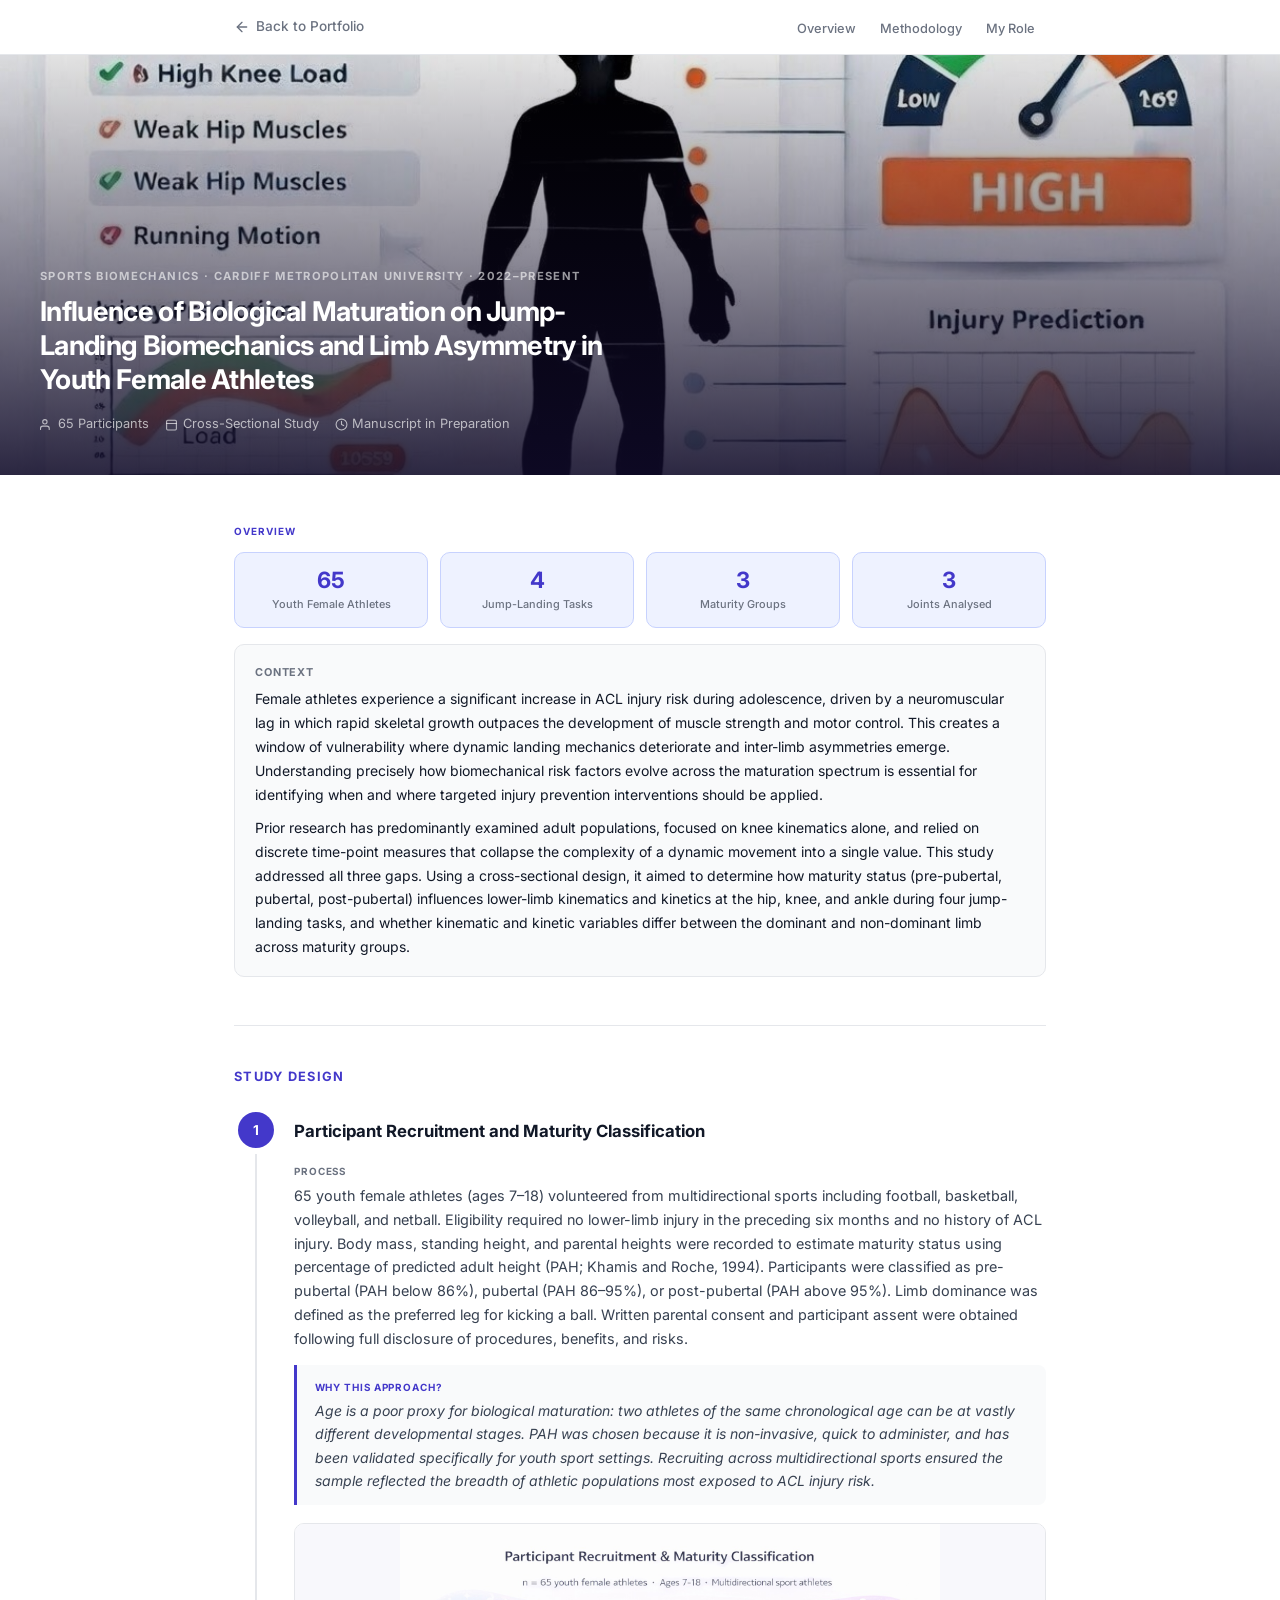
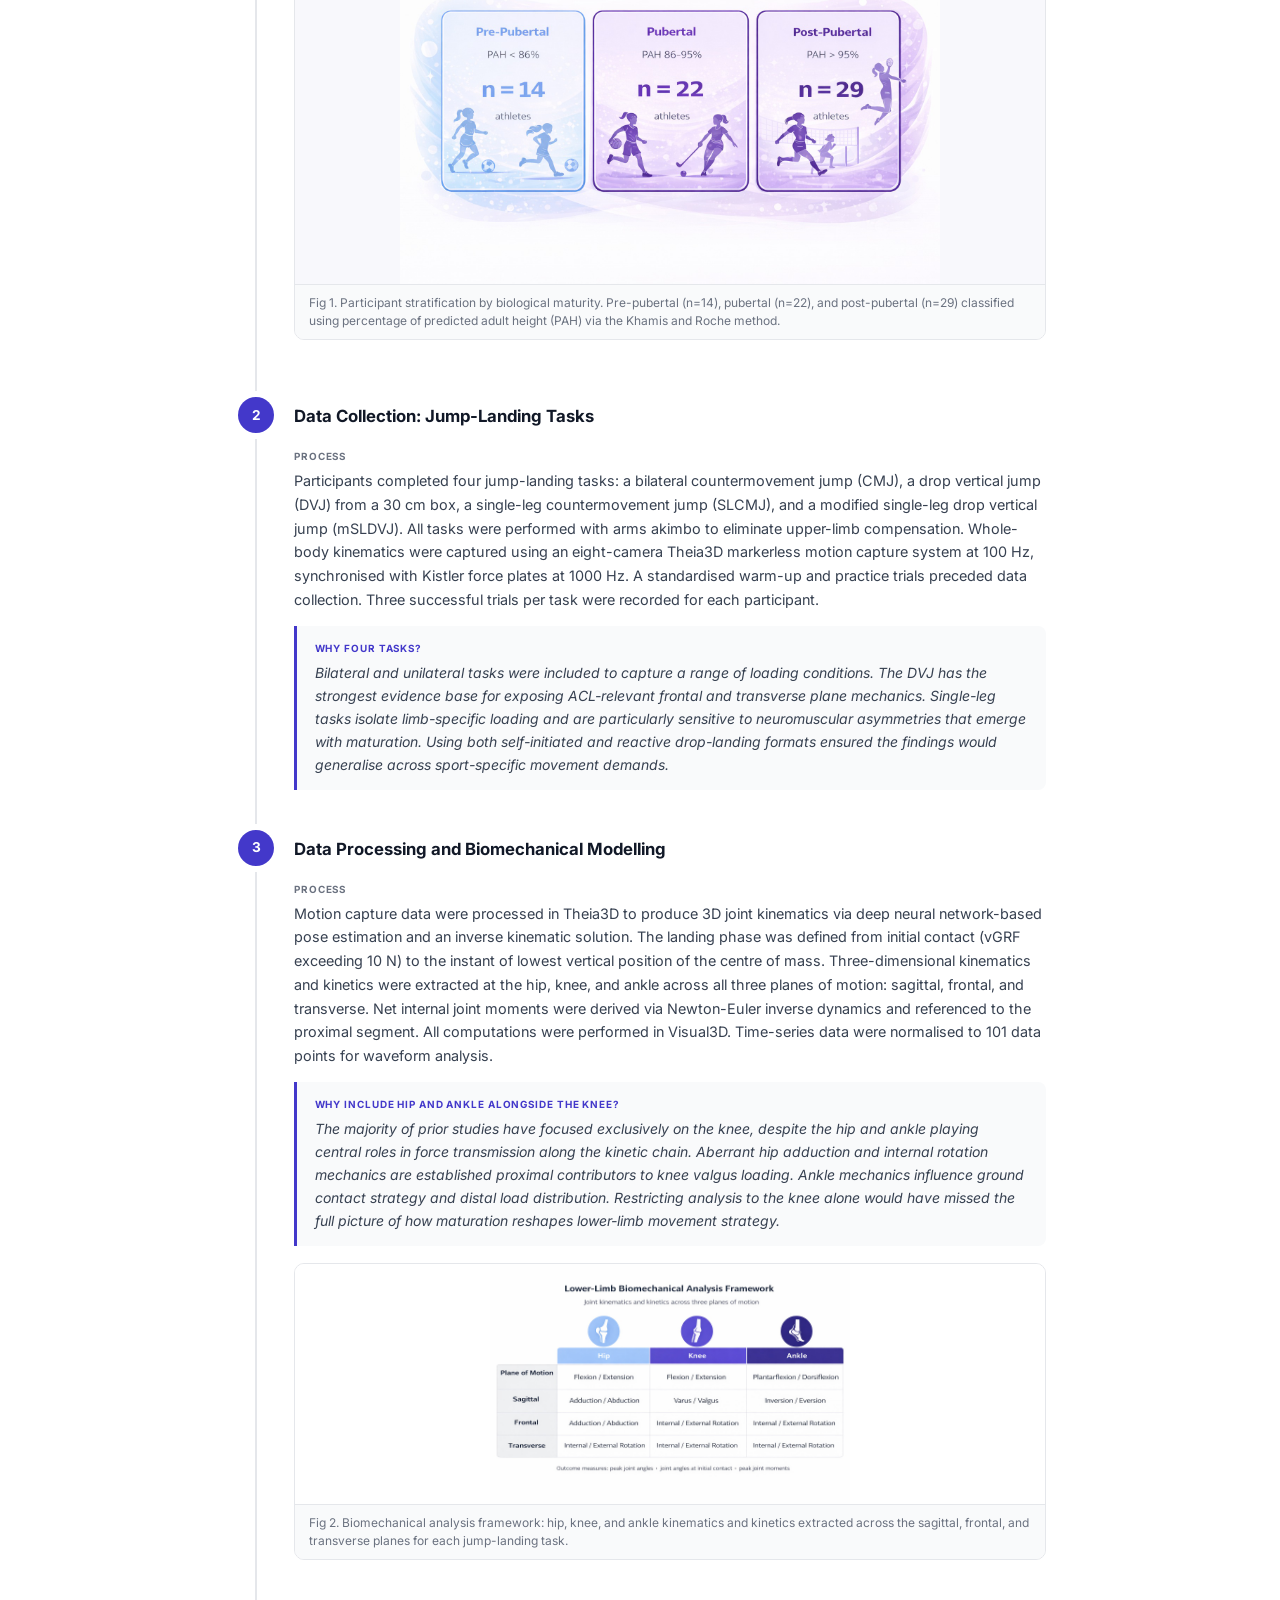
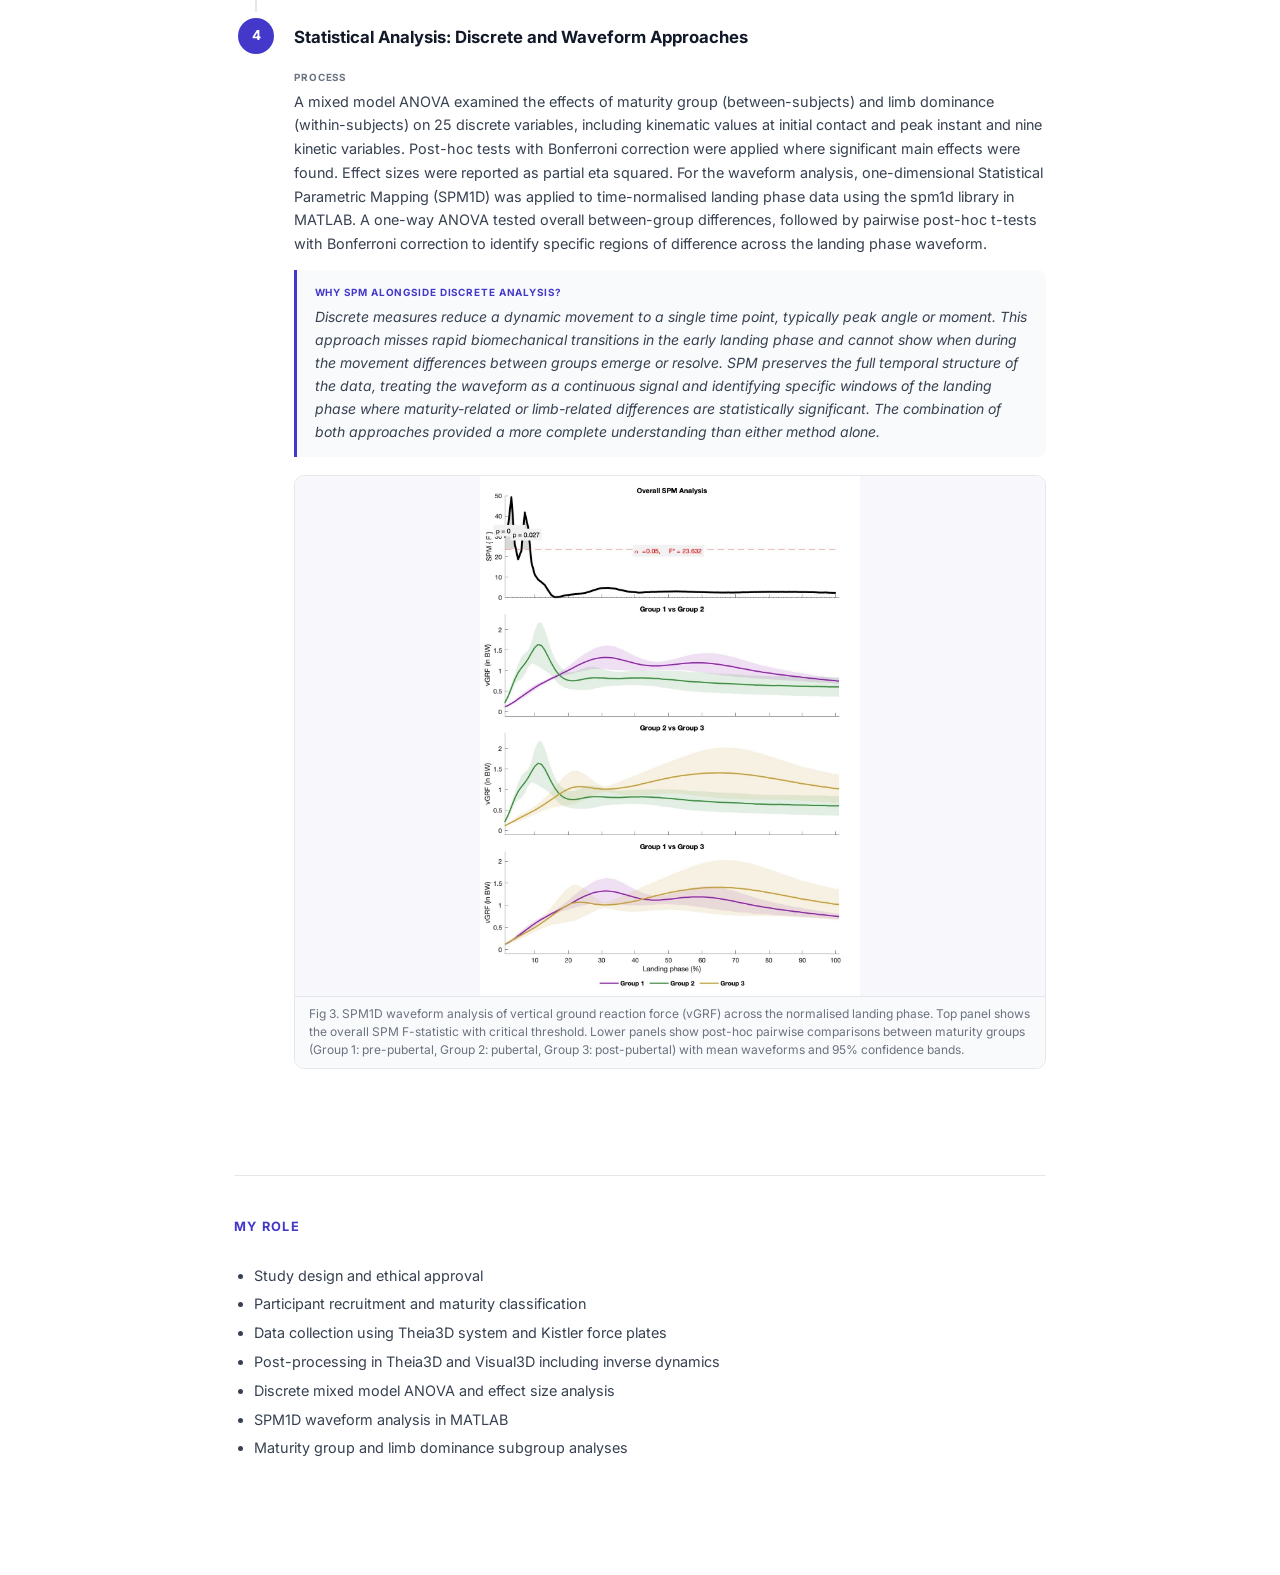
==== commit edd2c76b: "Fix grey background on acl Fig 2 - set to white Co-Authored-By: Claude Sonnet 4.6 <noreply@anthropic" ====
--- a/acl.html
+++ b/acl.html
@@ -442,8 +442,8 @@
             <div class="field-text">The majority of prior studies have focused exclusively on the knee, despite the hip and ankle playing central roles in force transmission along the kinetic chain. Aberrant hip adduction and internal rotation mechanics are established proximal contributors to knee valgus loading. Ankle mechanics influence ground contact strategy and distal load distribution. Restricting analysis to the knee alone would have missed the full picture of how maturation reshapes lower-limb movement strategy.</div>
           </div>
 
-          <div class="stage-img contain">
-            <img src="acl_joints.jpg" alt="Three-joint biomechanical analysis framework" />
+          <div class="stage-img contain" style="background:#fff;">
+            <img src="acl_joints.jpg" alt="Three-joint biomechanical analysis framework" style="background:#fff;" />
             <div class="img-caption">Fig 2. Biomechanical analysis framework: hip, knee, and ankle kinematics and kinetics extracted across the sagittal, frontal, and transverse planes for each jump-landing task.</div>
           </div>
         </div>
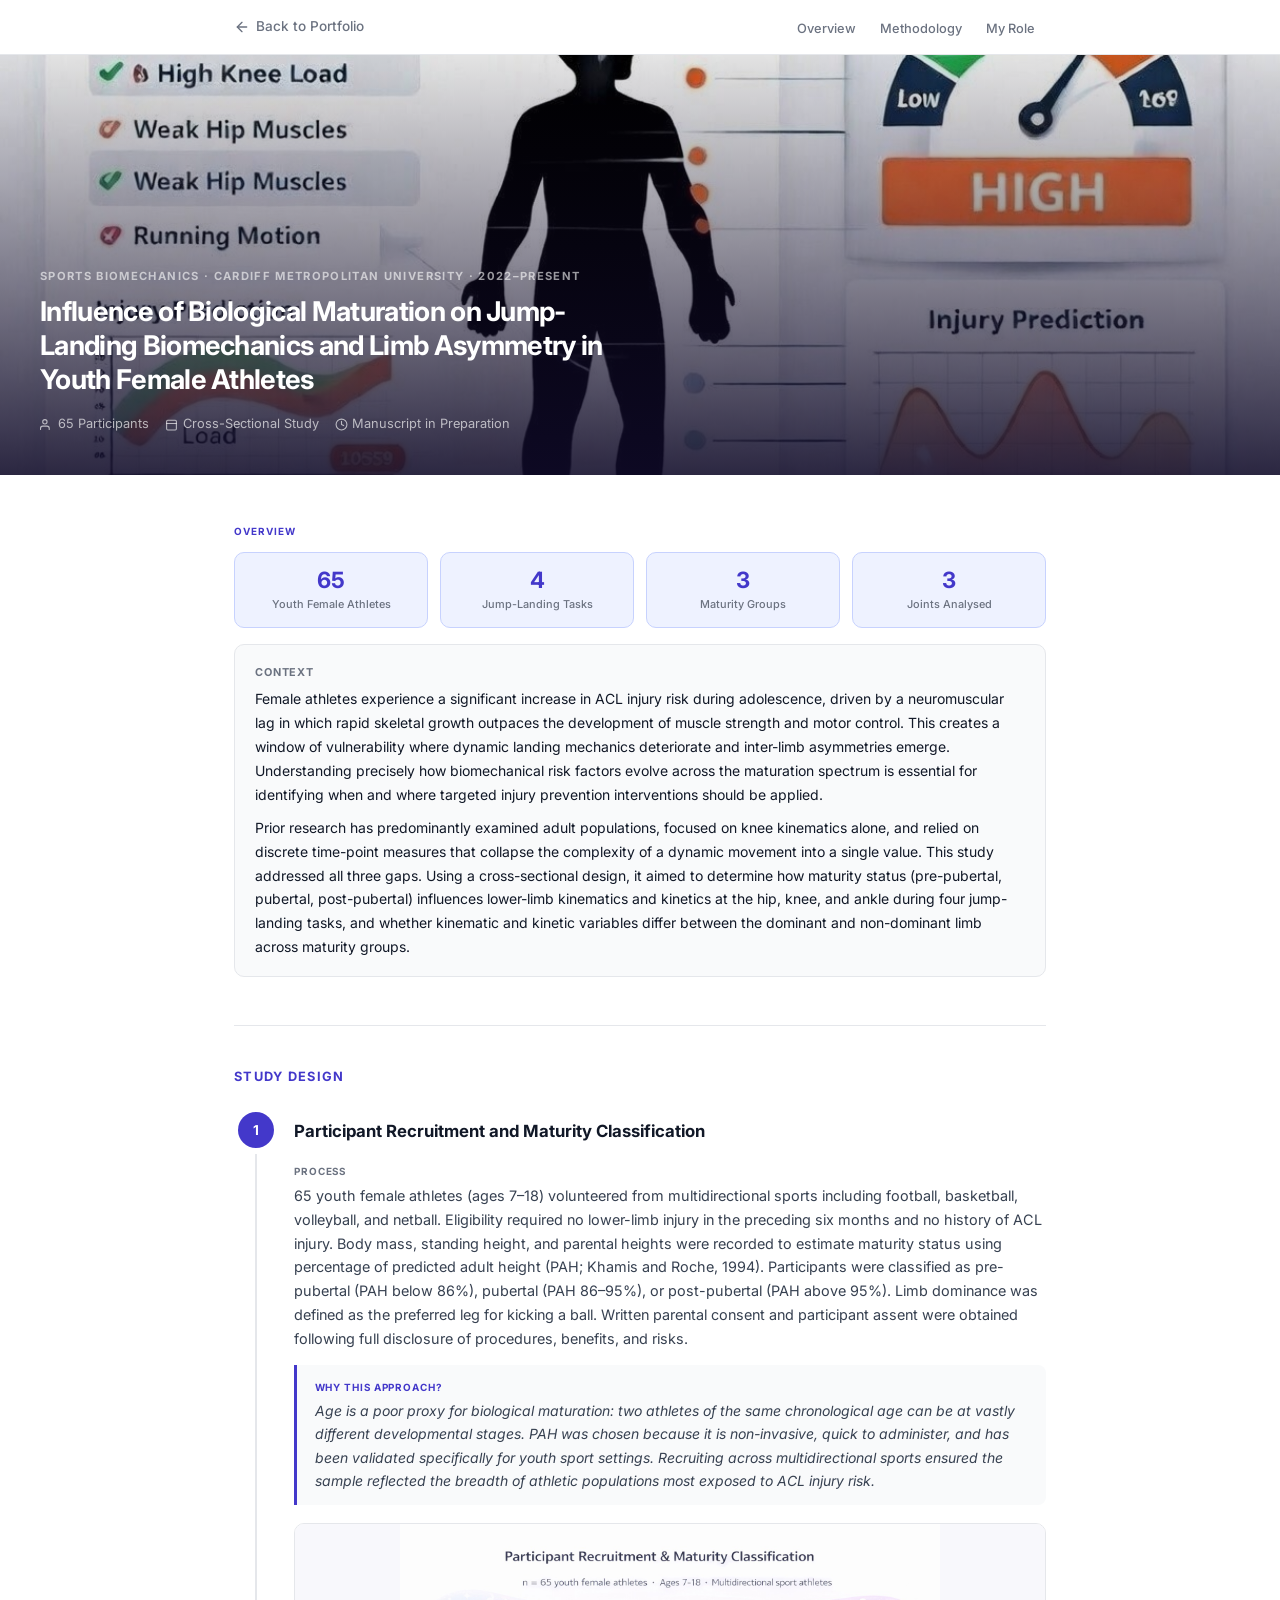
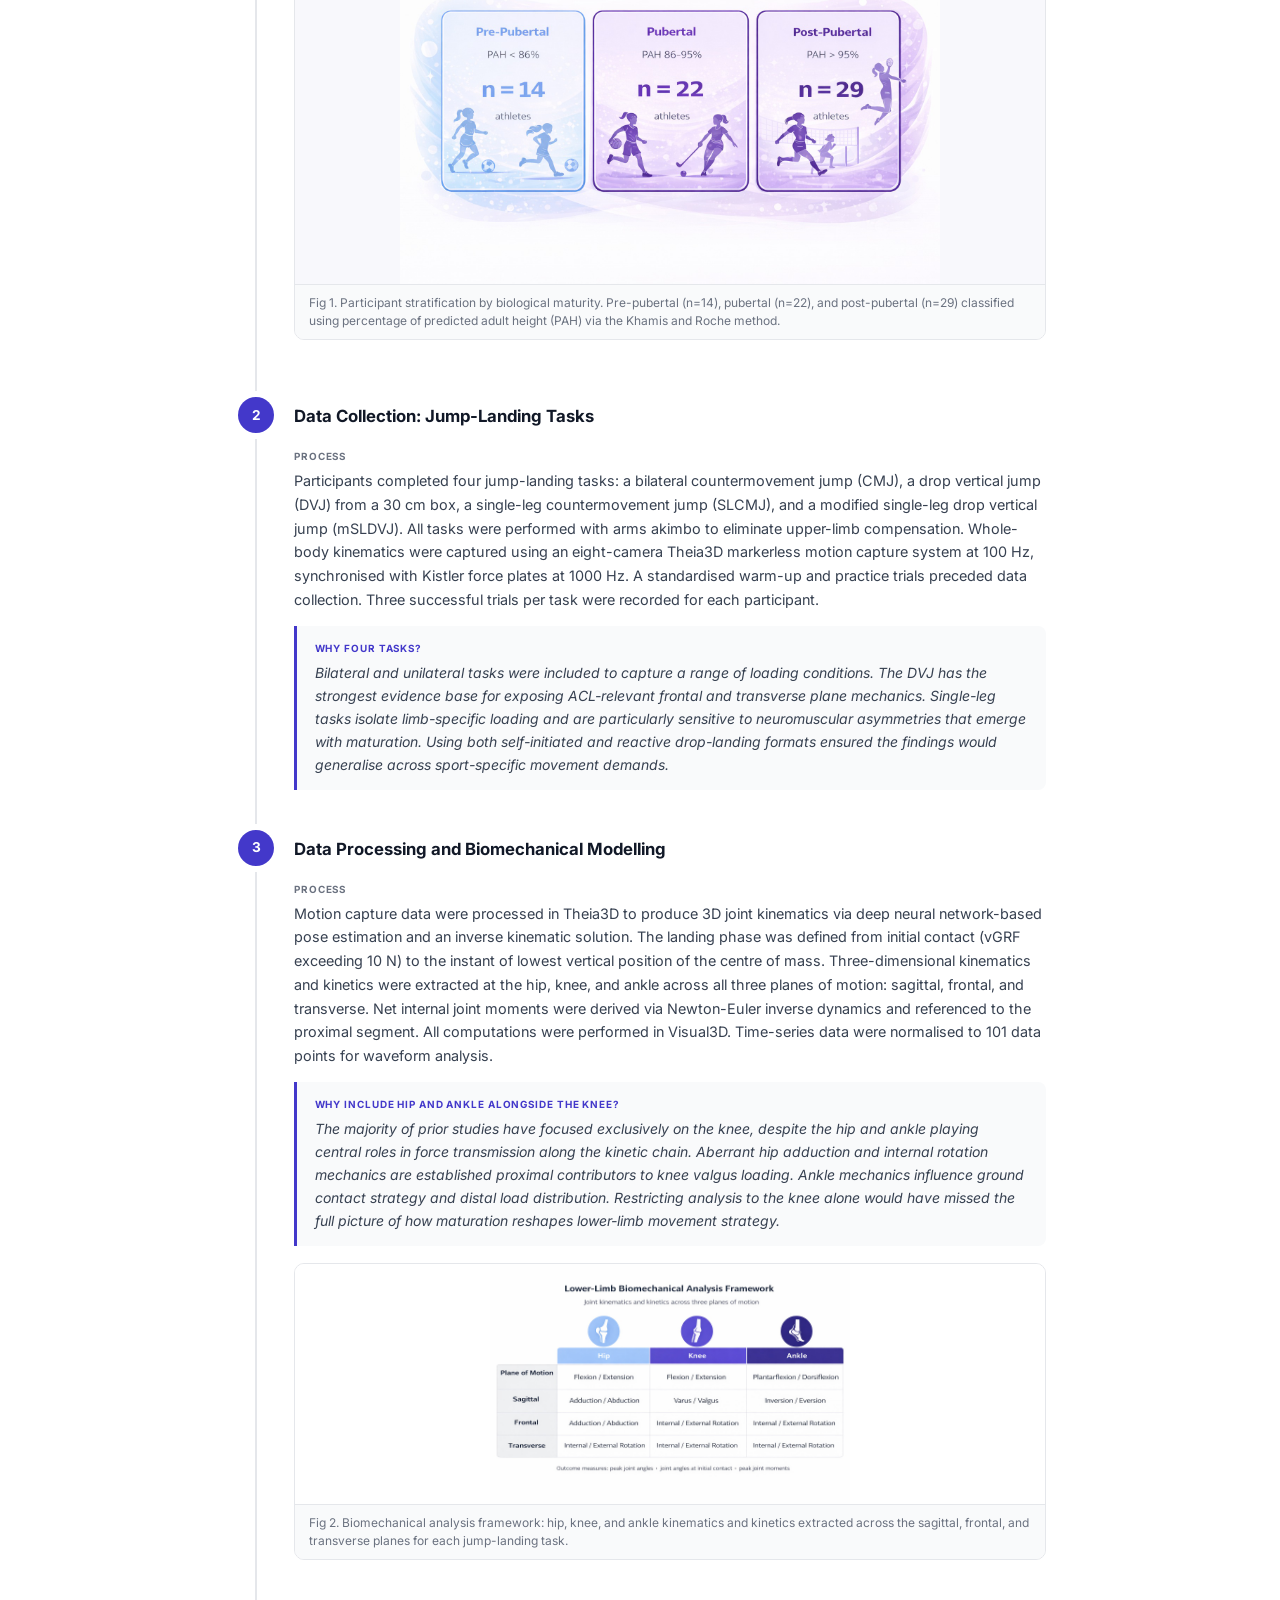
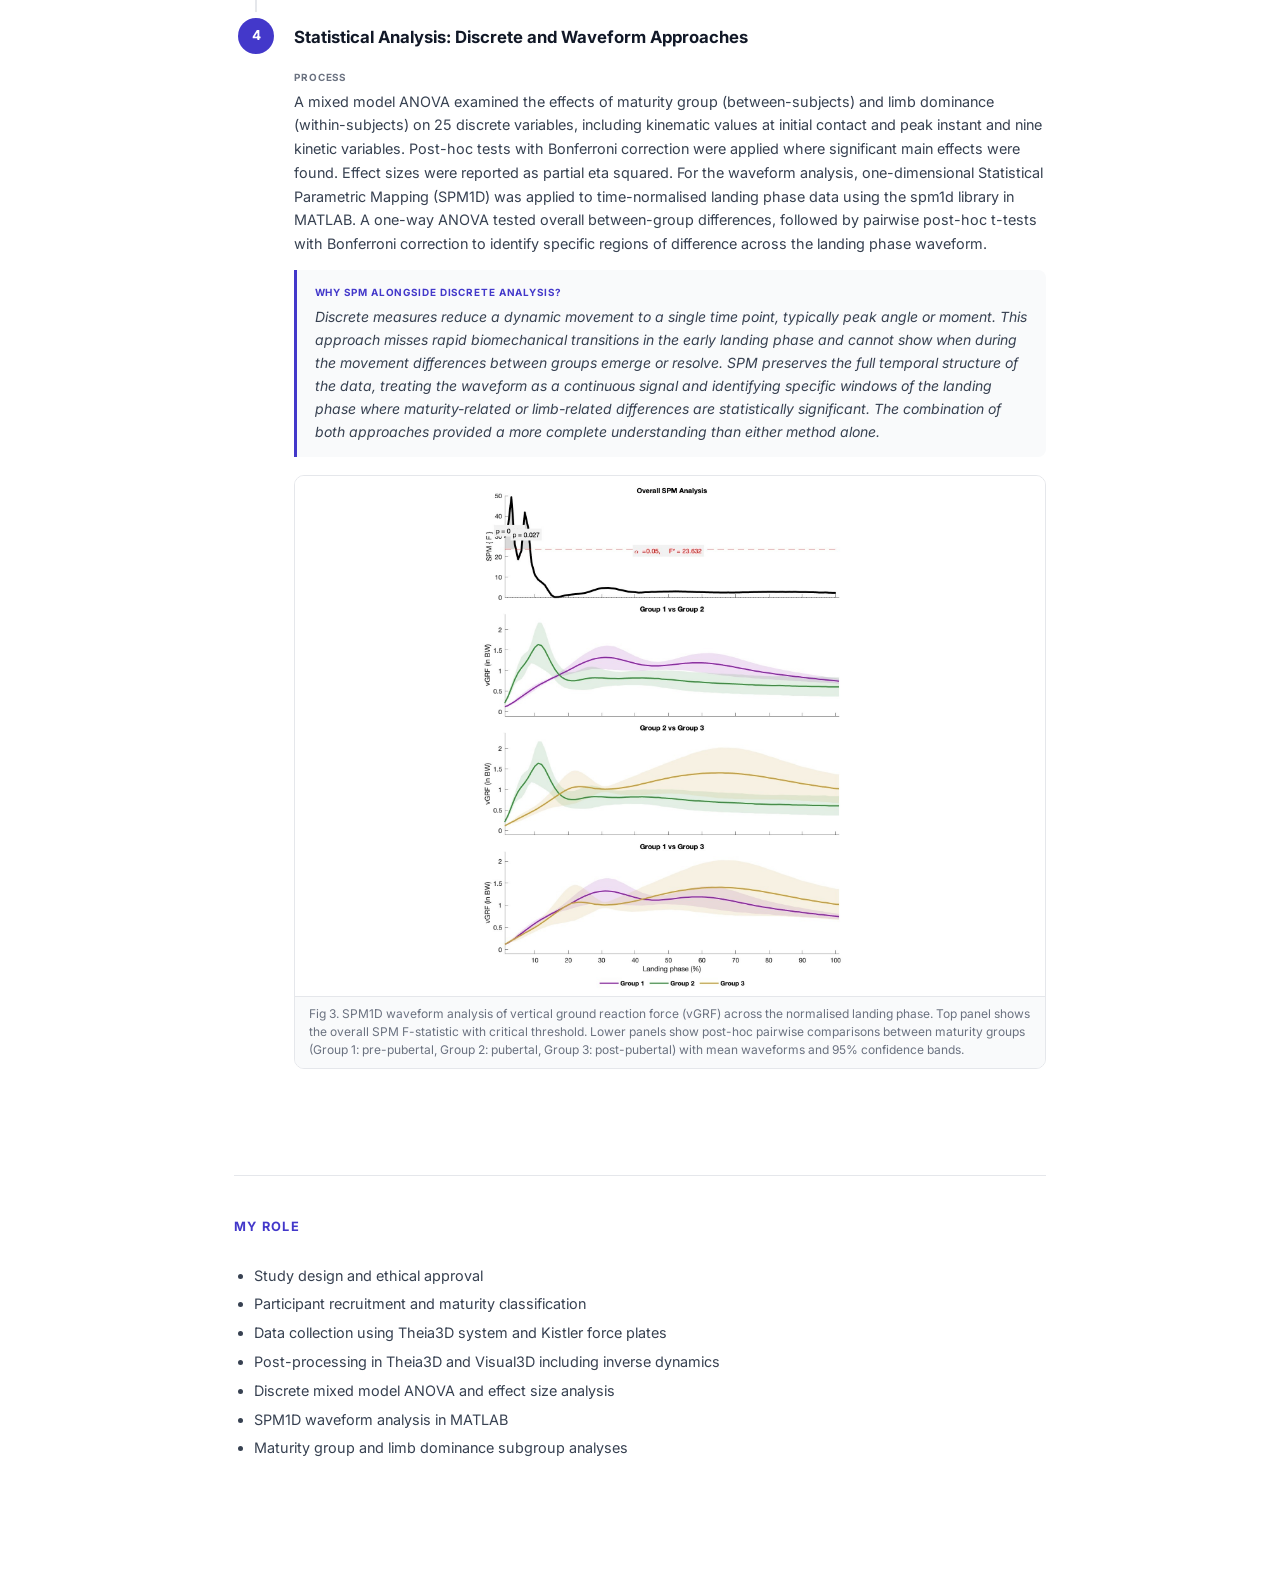
==== commit c58832af: "Fix grey background on acl Fig 3 - set to white Co-Authored-By: Claude Sonnet 4.6 <noreply@anthropic" ====
--- a/acl.html
+++ b/acl.html
@@ -467,8 +467,8 @@
             <div class="field-text">Discrete measures reduce a dynamic movement to a single time point, typically peak angle or moment. This approach misses rapid biomechanical transitions in the early landing phase and cannot show when during the movement differences between groups emerge or resolve. SPM preserves the full temporal structure of the data, treating the waveform as a continuous signal and identifying specific windows of the landing phase where maturity-related or limb-related differences are statistically significant. The combination of both approaches provided a more complete understanding than either method alone.</div>
           </div>
 
-          <div class="stage-img contain" style="max-height:none;">
-            <img src="acl_spm.jpg" alt="SPM waveform analysis output" style="max-height:520px;" />
+          <div class="stage-img contain" style="max-height:none;background:#fff;">
+            <img src="acl_spm.jpg" alt="SPM waveform analysis output" style="max-height:520px;background:#fff;" />
             <div class="img-caption">Fig 3. SPM1D waveform analysis of vertical ground reaction force (vGRF) across the normalised landing phase. Top panel shows the overall SPM F-statistic with critical threshold. Lower panels show post-hoc pairwise comparisons between maturity groups (Group 1: pre-pubertal, Group 2: pubertal, Group 3: post-pubertal) with mean waveforms and 95% confidence bands.</div>
           </div>
         </div>
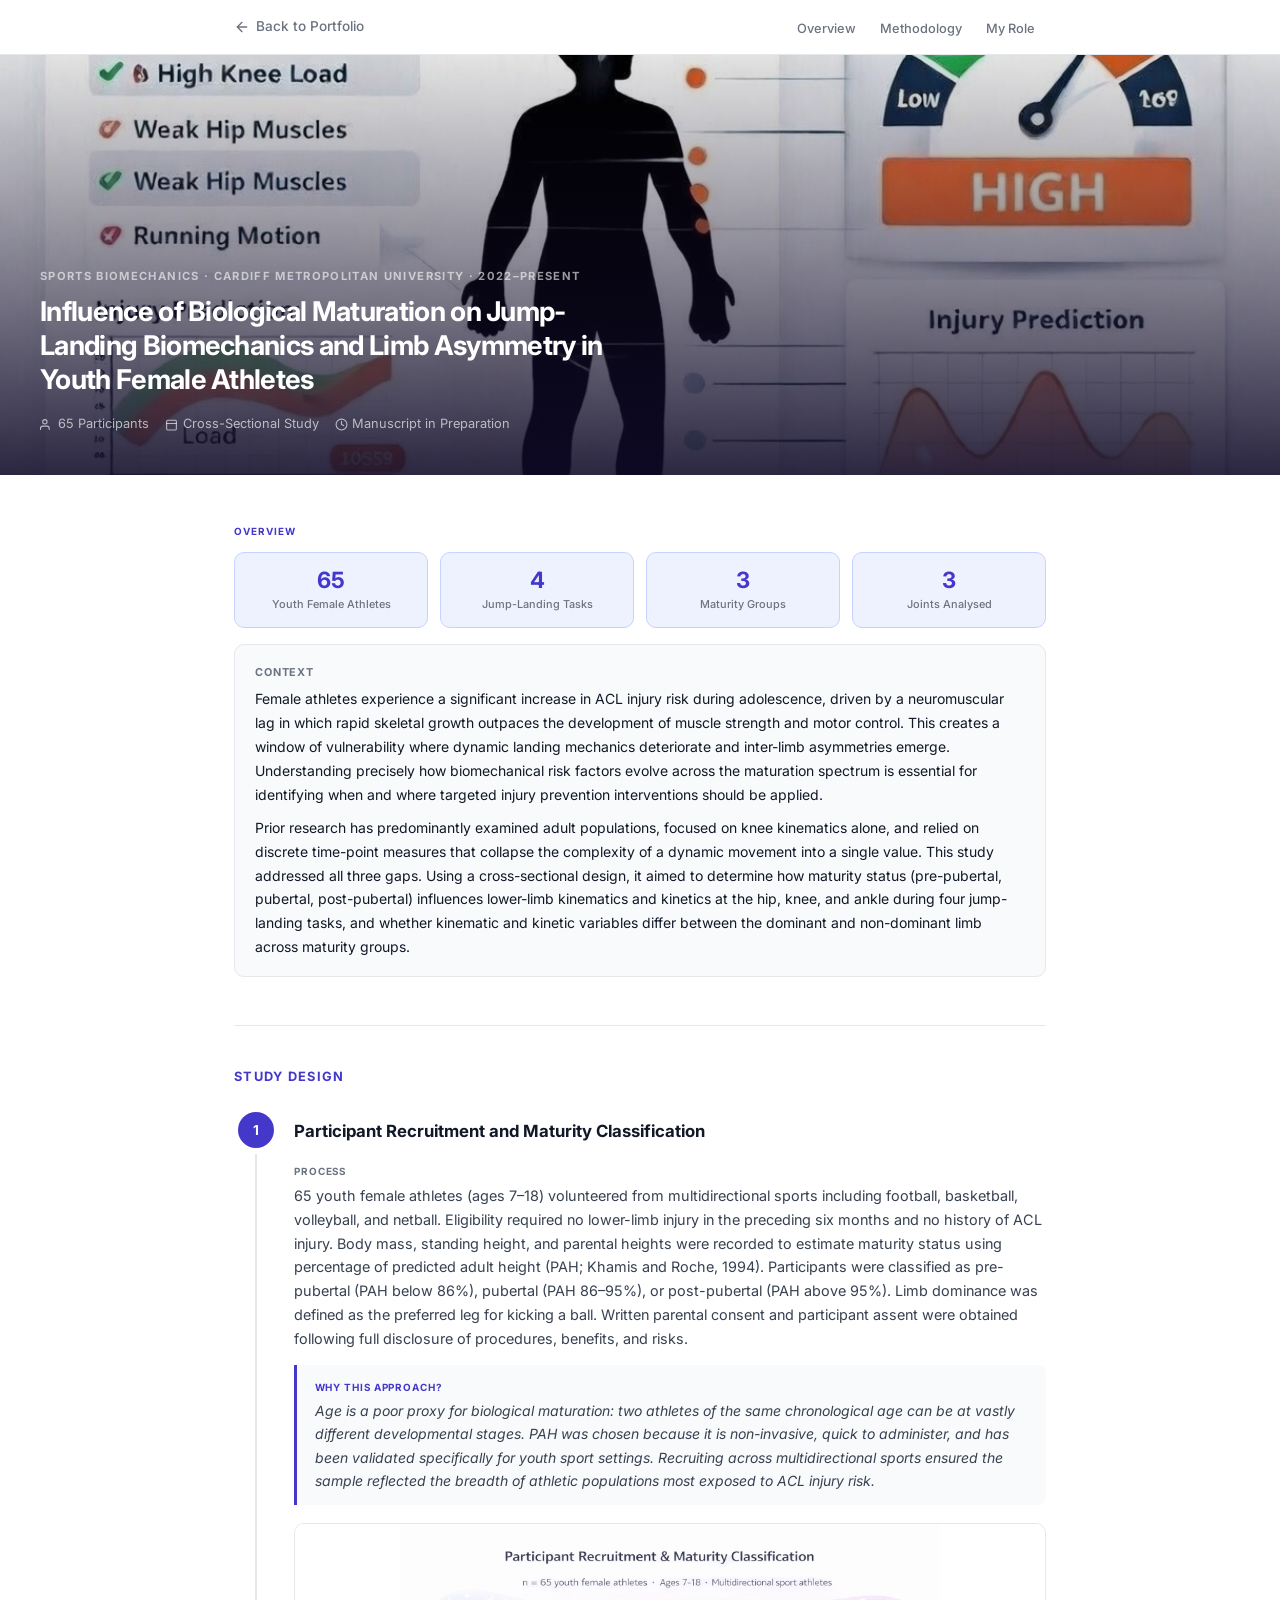
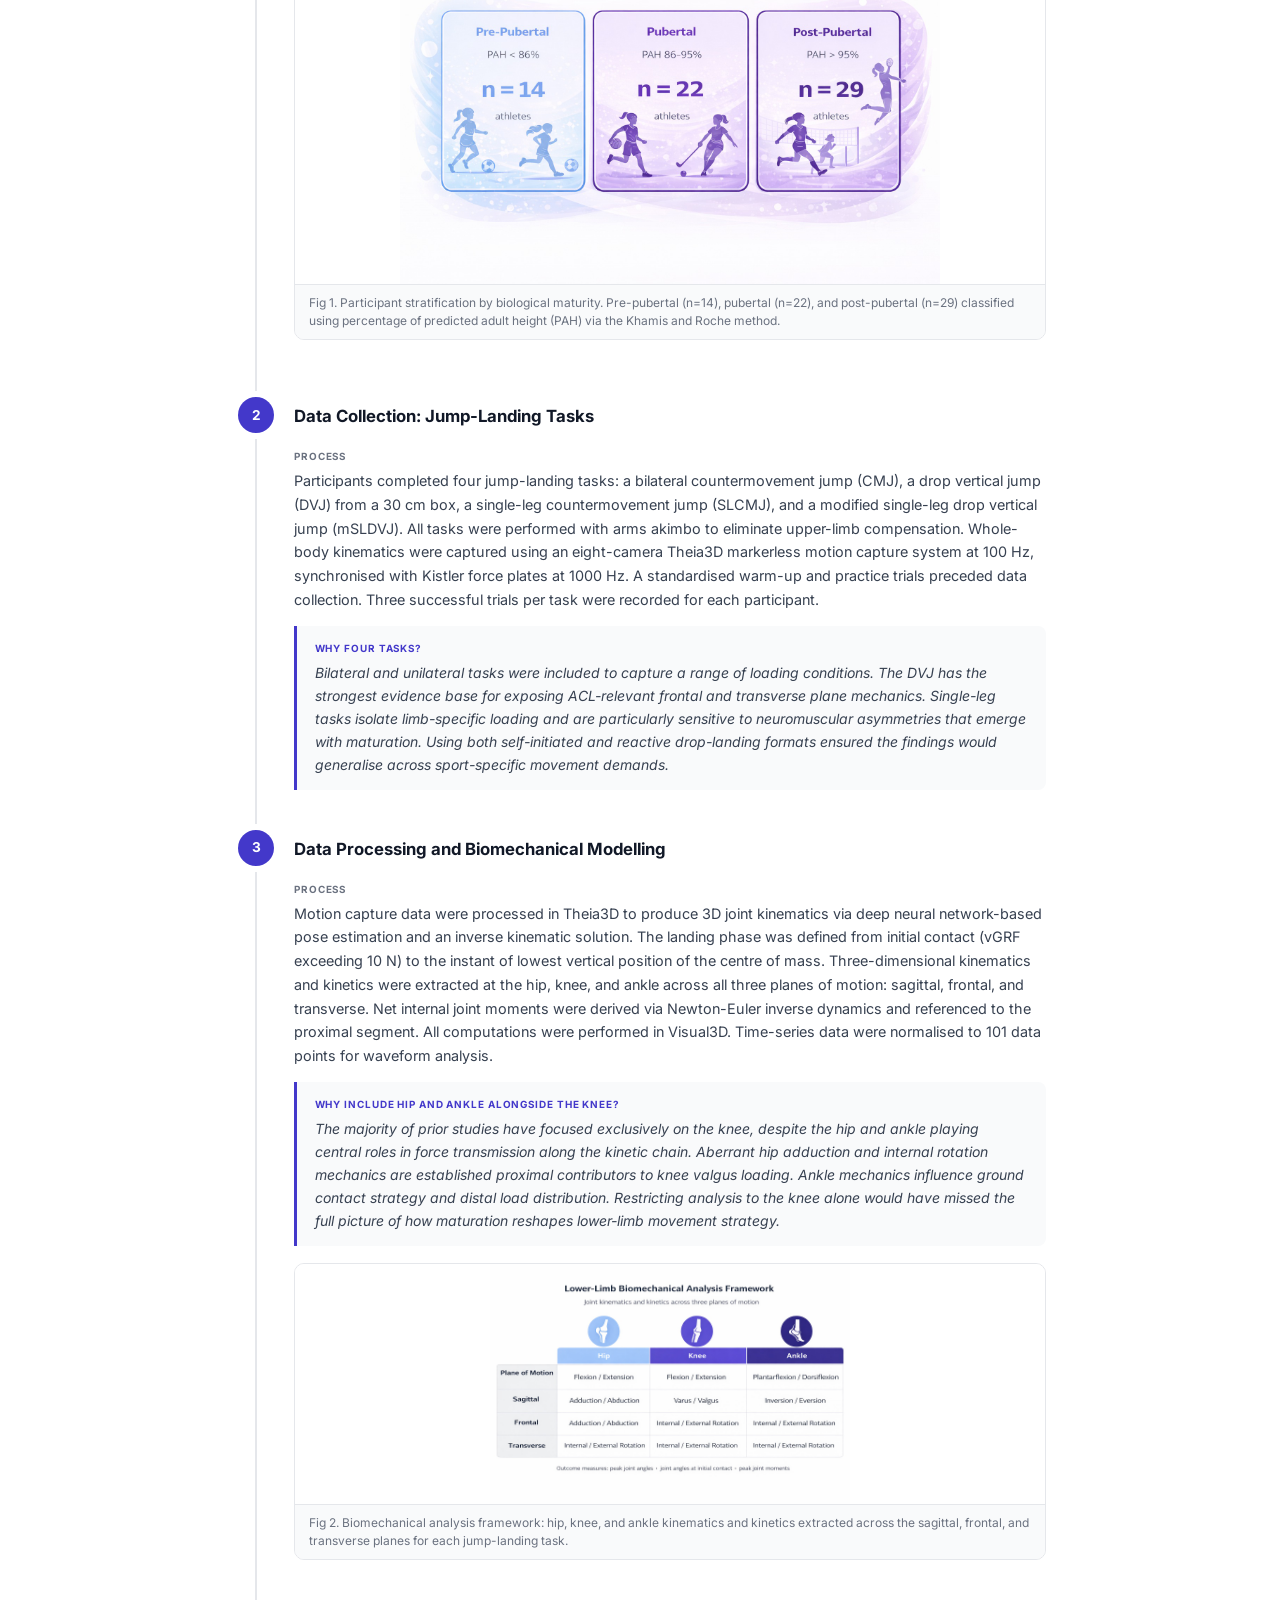
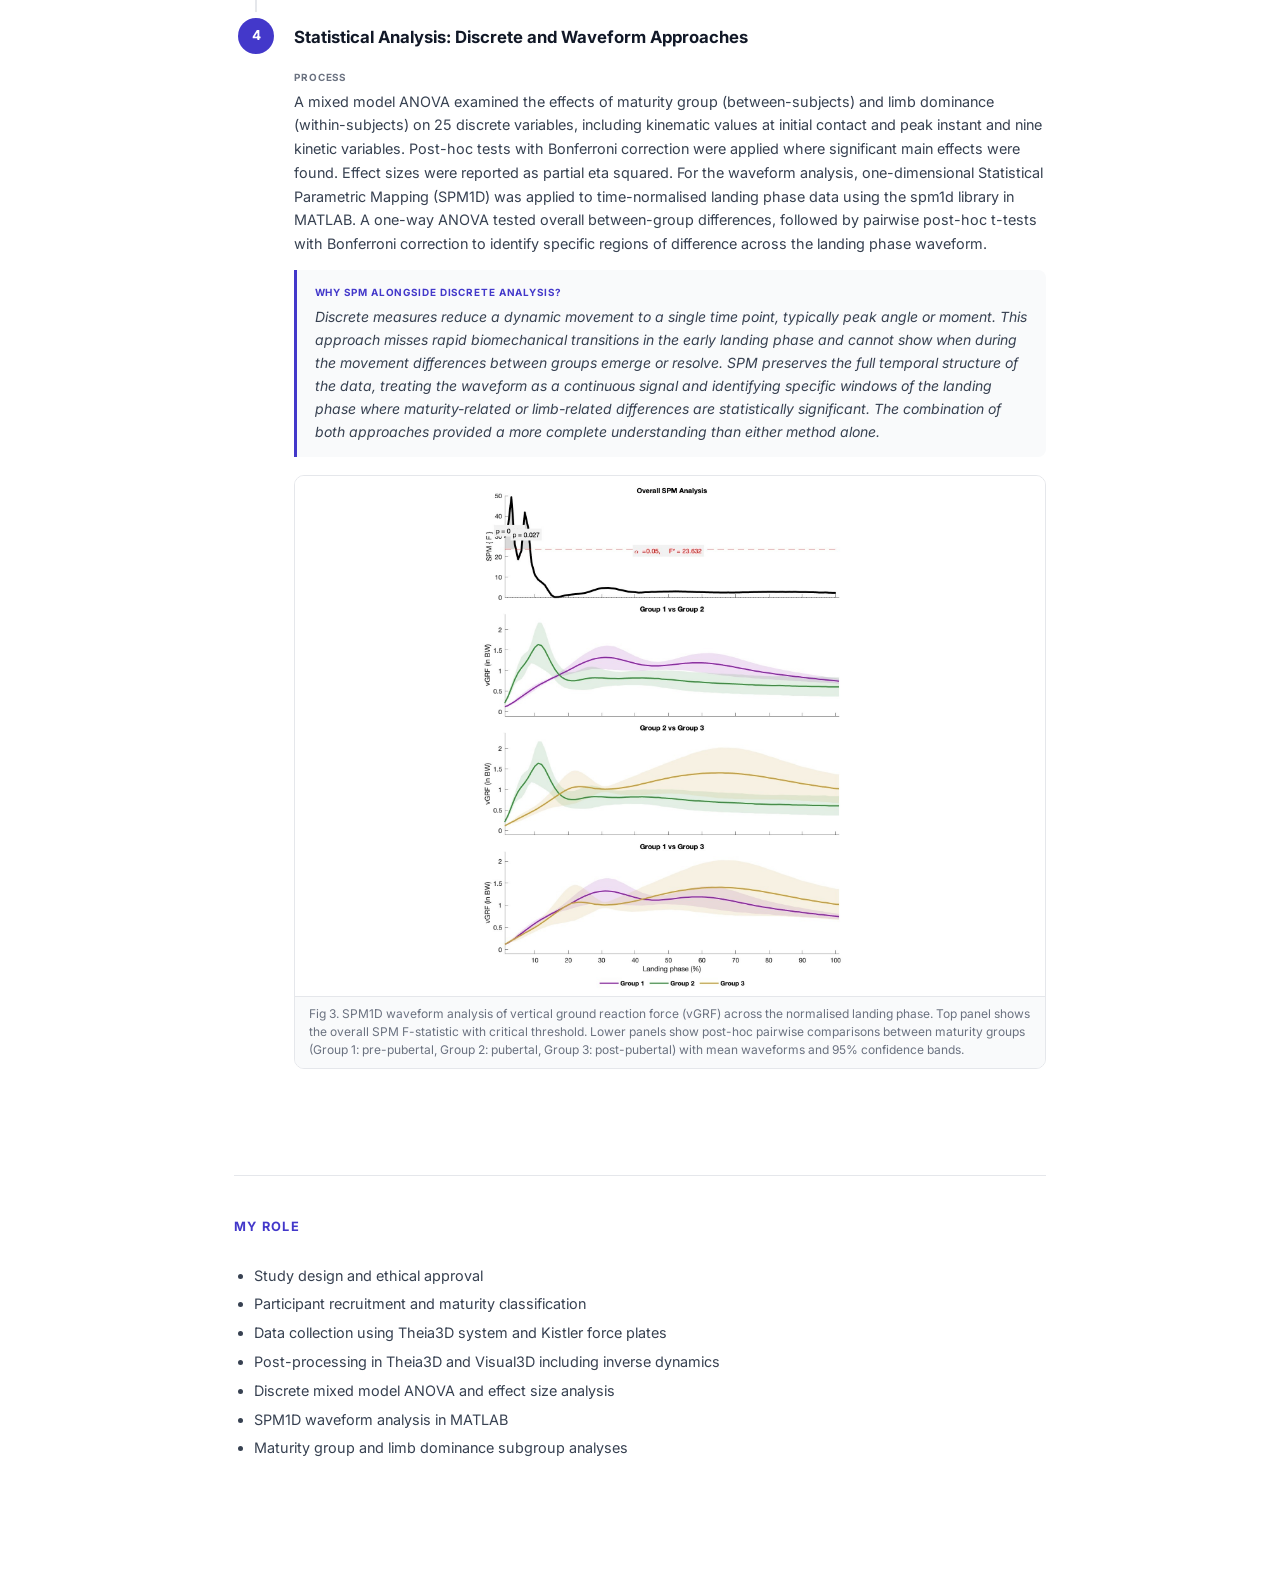
==== commit 57d8c50e: "Fix grey background on acl Fig 1 - set to white Co-Authored-By: Claude Sonnet 4.6 <noreply@anthropic" ====
--- a/acl.html
+++ b/acl.html
@@ -395,8 +395,8 @@
             <div class="field-text">Age is a poor proxy for biological maturation: two athletes of the same chronological age can be at vastly different developmental stages. PAH was chosen because it is non-invasive, quick to administer, and has been validated specifically for youth sport settings. Recruiting across multidirectional sports ensured the sample reflected the breadth of athletic populations most exposed to ACL injury risk.</div>
           </div>
 
-          <div class="stage-img contain" style="max-height:none;">
-            <img src="acl_recruitment.jpg" alt="Participant maturity classification" style="max-height:360px;" />
+          <div class="stage-img contain" style="max-height:none;background:#fff;">
+            <img src="acl_recruitment.jpg" alt="Participant maturity classification" style="max-height:360px;background:#fff;" />
             <div class="img-caption">Fig 1. Participant stratification by biological maturity. Pre-pubertal (n=14), pubertal (n=22), and post-pubertal (n=29) classified using percentage of predicted adult height (PAH) via the Khamis and Roche method.</div>
           </div>
         </div>
